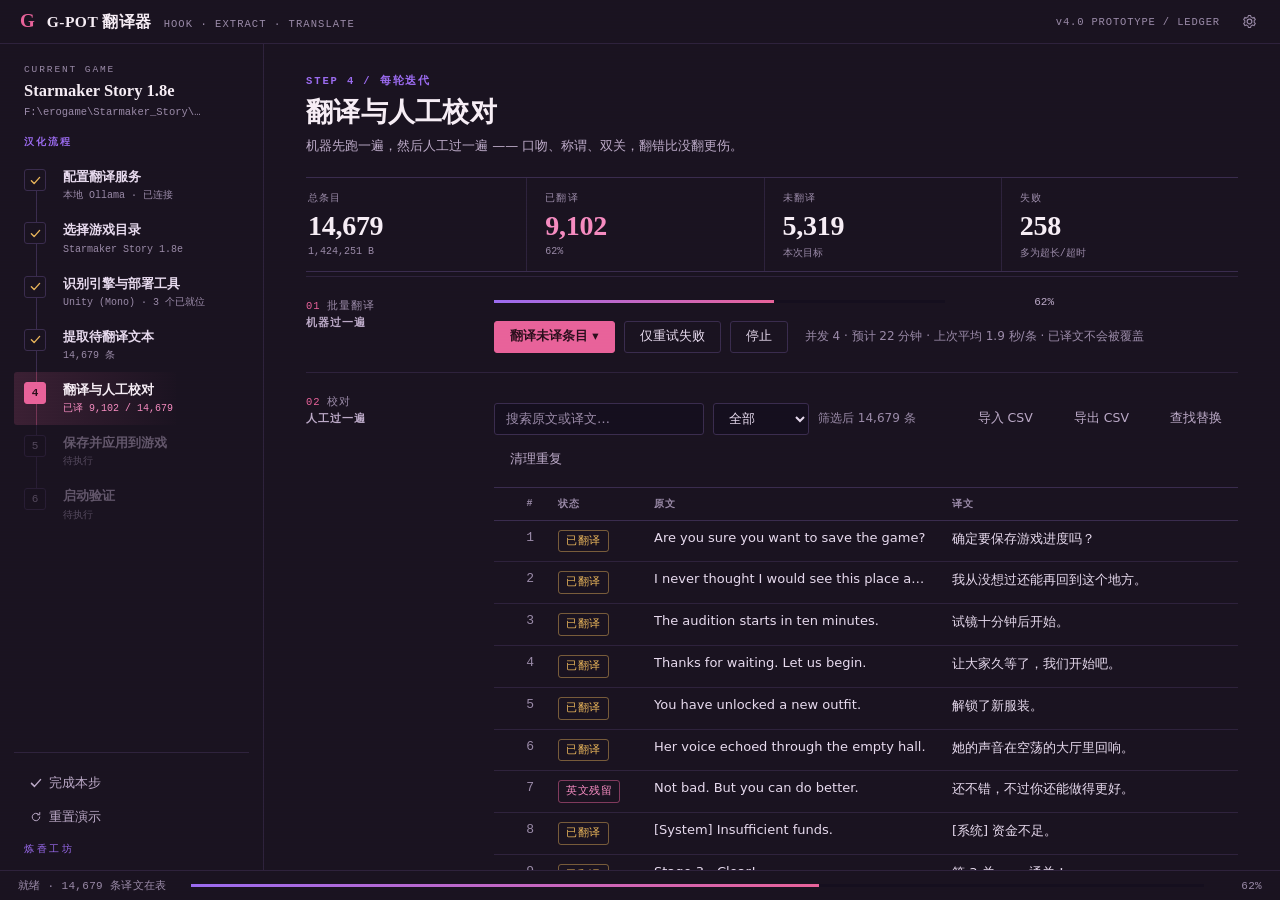
==== prototype/ui-prototype-v2.html @ 8ff9b092 "proto: v2 台账结构重绘——去卡片盒/非对称台账分区/仪表数字条/方形铭文标签，主色调不变；落实每屏单主按钮与删提案语言" ====
<!DOCTYPE html>
<html lang="zh-CN">
<head>
<meta charset="UTF-8">
<meta name="viewport" content="width=device-width, initial-scale=1">
<title>G-POT 翻译器 v4.0 · UI 原型 v2（台账结构）</title>
<style>
:root{
  /* —— 机身 / 材质（与 v1 同源，主色调不变）—— */
  --bg:#1A1320; --bg-2:#221831;
  --surface:#241A32; --inset:#150F1E;
  --border:#3A2C4E; --hairline:rgba(58,44,78,.62);
  --edge:rgba(221,160,188,.22);
  /* —— 光源 —— */
  --rose:#E8629A; --rose-hi:#F58BC0; --rose-soft:rgba(232,98,154,.16);
  --violet:#9B6BF0; --violet-soft:rgba(155,107,240,.18);
  --honey:#E8B45A; --honey-soft:rgba(232,180,90,.14);
  --magenta:#E0577E;
  /* —— 文字 —— */
  --ink:#F6EDF5; --text:#E7DAEE; --text-sub:#BCAAC8; --text-mute:#9A8AA8;
  --r:3px;
  --serif:Georgia,'Times New Roman','Songti SC',serif;
  --mono:'Cascadia Code',Consolas,'Courier New',monospace;
  --sans:'Microsoft YaHei','PingFang SC',system-ui,sans-serif;
}
*{box-sizing:border-box;margin:0;padding:0}
html,body{height:100%}
body{font-family:var(--sans);font-size:14px;color:var(--text);
  background:var(--bg);
  overflow:hidden;-webkit-font-smoothing:antialiased}
/* 绒面颗粒 + 暗角（保留，属于材质不是模板） */
body::after{content:'';position:fixed;inset:0;pointer-events:none;z-index:50;
  background:
    radial-gradient(130% 120% at 50% 40%,transparent 62%,rgba(10,5,16,.5) 100%),
    repeating-linear-gradient(0deg,rgba(255,255,255,.02) 0 1px,transparent 1px 3px);
  mix-blend-mode:soft-light;opacity:.5}
button{font-family:inherit;cursor:pointer;background:none;border:none;color:inherit}
[hidden]{display:none!important}
.app{display:flex;flex-direction:column;height:100vh;position:relative;z-index:1}

/* ---------- 标题栏：一条细线，无底色差 ---------- */
.titlebar{height:44px;flex:0 0 44px;display:flex;align-items:center;padding:0 16px 0 20px;
  border-bottom:1px solid var(--hairline);user-select:none}
.tb-brand{display:flex;align-items:baseline;gap:12px}
.tb-logo{font-family:var(--serif);font-size:19px;font-weight:700;color:var(--rose)}
.tb-name{font-family:var(--serif);font-size:15.5px;font-weight:700;letter-spacing:.03em;color:var(--ink)}
.tb-sub{font-family:var(--mono);font-size:10.5px;letter-spacing:.1em;color:var(--text-mute);text-transform:uppercase}
.tb-right{margin-left:auto;display:flex;align-items:center;gap:14px}
.tb-ver{font-family:var(--mono);font-size:10.5px;letter-spacing:.08em;color:var(--text-mute)}
.iconbtn{width:30px;height:28px;display:flex;align-items:center;justify-content:center;color:var(--text-mute);border-radius:var(--r)}
.iconbtn:hover{color:var(--ink)}

/* ---------- 主体 ---------- */
.body{flex:1;display:flex;min-height:0}

/* ---------- 左侧：流程轨（设备铭牌风） ---------- */
.rail{width:264px;flex:0 0 264px;display:flex;flex-direction:column;padding:20px 14px 14px;
  border-right:1px solid var(--hairline);overflow-y:auto}
.gameblock{padding:0 10px 18px}
.gk-eyebrow{font-family:var(--mono);font-size:9.5px;letter-spacing:.2em;color:var(--text-mute);text-transform:uppercase}
.gk-name{font-family:var(--serif);font-size:16.5px;font-weight:700;color:var(--ink);line-height:1.35;margin-top:5px}
.gk-path{font-family:var(--mono);font-size:10.5px;color:var(--text-mute);margin-top:4px;
  white-space:nowrap;overflow:hidden;text-overflow:ellipsis}
.rail-label{font-family:var(--mono);font-size:9.5px;font-weight:700;color:var(--violet);letter-spacing:.2em;
  padding:0 10px 10px;text-transform:uppercase}

.steps{display:flex;flex-direction:column}
.step{position:relative;display:grid;grid-template-columns:26px 1fr;gap:13px;align-items:start;
  padding:9px 10px;text-align:left;width:100%;border-radius:var(--r)}
.step:hover:not(:disabled){background:rgba(221,160,188,.06)}
.step:disabled{cursor:default;opacity:.45}
/* 竖向导管：穿过序号列中心 */
.step::before{content:'';position:absolute;left:22px;top:0;bottom:0;width:1px;background:var(--border)}
.step:first-child::before{top:55%}
.step:last-child::before{bottom:45%}
.step-num{position:relative;z-index:1;width:22px;height:22px;margin-top:1px;
  display:flex;align-items:center;justify-content:center;
  font-family:var(--mono);font-size:11px;color:var(--text-mute);
  background:var(--bg);border:1px solid var(--border);border-radius:var(--r)}
.step.done .step-num{color:var(--text-sub);border-color:var(--border)}
.step.done .step-num svg{color:var(--honey)}
.step.current .step-num{background:var(--rose);border-color:var(--rose);color:#2A0F1C;font-weight:700}
.step.current::before{background:var(--rose);opacity:.35}
.step.current{background:linear-gradient(90deg,var(--rose-soft),transparent 70%)}
.step-title{display:block;font-size:13px;font-weight:600;line-height:1.4;color:var(--text-sub)}
.step.current .step-title{color:var(--ink);font-weight:700}
.step.done .step-title{color:var(--text)}
.step-sub{display:block;font-family:var(--mono);font-size:10px;color:var(--text-mute);line-height:1.5;margin-top:2px}
.step.current .step-sub{color:var(--rose-hi)}
.rail-foot{margin-top:auto;padding-top:14px;border-top:1px solid var(--hairline);
  display:flex;flex-direction:column;gap:2px}
.rail-foot .subtle{font-family:var(--mono);font-size:10px;letter-spacing:.06em;color:var(--text-mute);padding:4px 10px}
.rail-slogan{font-family:var(--mono);font-size:9.5px;letter-spacing:.28em;color:var(--violet);padding:8px 10px 0;text-transform:uppercase}

/* ---------- 内容区：台账台面 ---------- */
.content{flex:1;overflow-y:auto;min-width:0}
.page{display:none;padding:30px 42px 46px;max-width:1080px}
.page.active{display:block;animation:rise .45s cubic-bezier(.2,.8,.2,1)}
@keyframes rise{from{opacity:0;transform:translateY(8px)}to{opacity:1;transform:none}}

/* 页头：eyebrow + 大衬线标题，下面直接进台账 */
.pg-head{padding-bottom:6px}
.pg-step{font-family:var(--mono);font-size:10.5px;font-weight:700;letter-spacing:.18em;
  color:var(--violet);text-transform:uppercase}
.pg-title{font-family:var(--serif);font-size:31px;font-weight:700;letter-spacing:.01em;
  margin:6px 0 6px;color:var(--ink)}
.pg-desc{font-size:13px;color:var(--text-sub);line-height:1.6;max-width:720px}
.pg-desc b{color:var(--ink)}

/* ---------- 台账分区：左铭牌 + 右内容，细线分隔（核心结构） ---------- */
.sec{display:grid;grid-template-columns:158px 1fr;gap:0 30px;padding:19px 0;
  border-top:1px solid var(--hairline)}
.sec:first-of-type{border-top:none}
.sec-label{font-family:var(--mono);font-size:10.5px;letter-spacing:.1em;line-height:1.7;
  color:var(--text-mute);text-transform:uppercase;padding-top:2px}
.sec-label b{display:block;color:var(--text-sub);font-weight:700}
.sec-label .idx{color:var(--rose);margin-right:6px}
.sec-note{font-size:12px;color:var(--text-mute);line-height:1.6;margin-top:8px}
.sec-note b{color:var(--text-sub)}

/* ---------- 仪表数字条：一条细线框内的数字阵列 ---------- */
.strip{display:flex;border-top:1px solid var(--border);border-bottom:1px solid var(--border);
  margin:2px 0 4px}
.strip>div{flex:1;padding:13px 18px 11px;border-left:1px solid var(--hairline)}
.strip>div:first-child{border-left:none;padding-left:2px}
.sv{font-family:var(--serif);font-size:28px;font-weight:700;color:var(--ink);
  font-variant-numeric:tabular-nums;letter-spacing:-.01em;line-height:1.1}
.sv small{font-size:15px;color:var(--text-sub);font-weight:400}
.sv.hi{color:var(--rose-hi)}
.sv.ok{color:var(--honey)}
.sl{font-family:var(--mono);font-size:10px;letter-spacing:.12em;color:var(--text-mute);
  text-transform:uppercase;margin-bottom:6px}
.sl b{color:var(--text-sub)}
.sv-n{font-family:var(--mono);font-size:10px;color:var(--text-mute);margin-top:4px}

/* ---------- 台账行（选择/列表通用） ---------- */
.lrows{display:flex;flex-direction:column}
.lrow{display:flex;align-items:center;gap:13px;padding:10px 12px;
  border-bottom:1px solid var(--hairline);text-align:left;width:100%;border-radius:var(--r)}
.lrow:last-child{border-bottom:none}
button.lrow:hover{background:rgba(221,160,188,.06)}
.lrow.sel{background:var(--rose-soft);box-shadow:inset 2px 0 0 var(--rose)}
/* 收音点 */
.rd{flex:0 0 15px;width:15px;height:15px;border:1px solid var(--border);border-radius:50%;
  position:relative;background:var(--inset)}
.lrow.sel .rd{border-color:var(--rose)}
.lrow.sel .rd::after{content:'';position:absolute;inset:3px;border-radius:50%;background:var(--rose)}
.lr-t{font-size:13px;font-weight:600;color:var(--ink);line-height:1.4}
.lr-s{font-family:var(--mono);font-size:10.5px;color:var(--text-mute);line-height:1.5;margin-top:2px}
.lr-side{margin-left:auto;flex:0 0 auto;display:flex;align-items:center;gap:8px}

/* 两列行栅格（提供方等） */
.lgrid{display:grid;grid-template-columns:1fr 1fr;gap:0 26px}
.lgrid .lrow{border-bottom:1px solid var(--hairline)}

/* ---------- 方形铭文标签（替代药丸 chip/badge） ---------- */
.tag{display:inline-block;font-family:var(--mono);font-size:10.5px;letter-spacing:.05em;
  padding:2px 7px;border:1px solid var(--border);border-radius:var(--r);color:var(--text-sub);
  white-space:nowrap;line-height:1.6}
.t-ok{color:var(--honey);border-color:rgba(232,180,90,.45)}
.t-warn{color:var(--rose-hi);border-color:rgba(232,98,154,.5)}
.t-danger{color:#F2B9CB;border-color:rgba(224,87,126,.5)}
.t-info{color:#C9AEF6;border-color:rgba(155,107,240,.5)}
.t-mute{color:var(--text-mute)}

/* ---------- 按钮：方角、平面、实心玫瑰 = 唯一主光源 ---------- */
.btn{height:32px;padding:0 15px;border-radius:var(--r);border:1px solid var(--border);
  color:var(--text);font-size:12.5px;display:inline-flex;align-items:center;gap:7px;
  white-space:nowrap;transition:border-color .15s,background .15s}
.btn:hover{border-color:var(--rose);background:rgba(221,160,188,.08)}
.btn:active{transform:translateY(1px)}
.btn:disabled{opacity:.4;cursor:default}
.btn-accent{background:var(--rose);border-color:var(--rose);color:#2A0F1C;font-weight:700}
.btn-accent:hover{background:var(--rose-hi);border-color:var(--rose-hi)}
.btn-accent:disabled{opacity:.45}
.btn-lg{height:38px;padding:0 22px;font-size:13.5px}
.btn-danger{color:#F2B9CB;border-color:rgba(224,87,126,.5)}
.btn-danger:hover{background:rgba(224,87,126,.12);border-color:var(--magenta)}
.btn-ghost{border-color:transparent;color:var(--text-sub)}
.btn-ghost:hover{background:rgba(221,160,188,.07);border-color:transparent;color:var(--ink)}
.btn-link{border:none;color:var(--rose-hi);padding:0 4px;height:auto;font-size:13px}
.btn-link:hover{color:var(--ink);background:none;text-decoration:underline}
.btn-row{display:flex;gap:9px;align-items:center;flex-wrap:wrap}
.btn-row.spread{justify-content:space-between}
.pg-foot{display:flex;justify-content:flex-end;align-items:center;gap:14px;padding-top:22px;margin-top:2px}

/* ---------- 输入：方角内嵌 ---------- */
.inp{height:32px;padding:0 11px;border:1px solid var(--border);border-radius:var(--r);
  background:var(--inset);font-size:13px;font-family:inherit;color:var(--text);min-width:0}
.inp:focus{outline:none;border-color:var(--rose)}
.inp::placeholder{color:var(--text-mute)}
select.inp{cursor:pointer}
.inp-lg{height:42px;font-family:var(--mono);font-size:13.5px;letter-spacing:.01em}
.lbl{font-family:var(--mono);font-size:10px;letter-spacing:.14em;color:var(--text-mute);
  text-transform:uppercase;display:block;margin-bottom:6px}
.drop-hint{font-family:var(--mono);font-size:11px;color:var(--text-mute);padding:9px 2px 0}
.drop-hint b{color:var(--rose-hi);font-weight:400}

/* ---------- 提示行：细线左标，不再做整块色卡 ---------- */
.note{display:flex;gap:11px;padding:11px 14px;border-left:2px solid var(--violet);
  background:rgba(21,15,30,.45);font-size:12.5px;line-height:1.65;color:var(--text-sub);
  border-radius:0 var(--r) var(--r) 0;margin:14px 0}
.note b{color:var(--ink)}
.note.n-ok{border-left-color:var(--honey)}
.note.n-warn{border-left-color:var(--rose)}
.note.n-danger{border-left-color:var(--magenta)}
.note .n-ico{flex:0 0 15px;margin-top:2px;color:inherit}

/* ---------- 表格：账簿式，行线细密 ---------- */
.tblwrap{border-top:1px solid var(--border);border-bottom:1px solid var(--border)}
table{width:100%;border-collapse:collapse;table-layout:fixed}
th{text-align:left;font-family:var(--mono);font-size:10px;font-weight:700;letter-spacing:.14em;
  color:var(--text-mute);text-transform:uppercase;padding:9px 12px;
  border-bottom:1px solid var(--border);white-space:nowrap}
td{padding:9px 12px;border-bottom:1px solid var(--hairline);font-size:13px;vertical-align:top;
  overflow:hidden;text-overflow:ellipsis;white-space:nowrap}
tr:last-child td{border-bottom:none}
tbody tr:hover td{background:rgba(221,160,188,.05)}
.c-num{width:52px;text-align:right;color:var(--text-mute);font-variant-numeric:tabular-nums;font-family:var(--mono)}
.c-stat{width:96px}
td.c-jp{white-space:normal;font-family:'Yu Gothic UI','Meiryo',var(--sans);font-size:12px;line-height:1.5}
.mono{font-family:var(--mono);font-size:11.5px;color:var(--text-sub)}

/* ---------- 进度：3px 细轨 ---------- */
.prog{height:3px;background:var(--inset);overflow:hidden;flex:1}
.prog>i{display:block;height:100%;background:linear-gradient(90deg,var(--violet),var(--rose));transition:width .35s ease}
.prog.ok>i{background:var(--honey)}
.prog-row{display:flex;align-items:center;gap:13px}
.prog-txt{font-family:var(--mono);font-size:11px;color:var(--text-sub);font-variant-numeric:tabular-nums;
  width:96px;text-align:right}

/* ---------- 开关 / 复选：方角 ---------- */
.sw{display:flex;align-items:flex-start;gap:12px;padding:9px 0;font-size:13px;cursor:pointer}
.sw input{appearance:none;width:34px;height:18px;border-radius:2px;background:#3A2C4E;
  position:relative;cursor:pointer;transition:background .15s;flex:0 0 34px;margin-top:1px;
  border:1px solid var(--border)}
.sw input:checked{background:var(--violet)}
.sw input::after{content:'';position:absolute;top:2px;left:2px;width:12px;height:12px;border-radius:1px;
  background:var(--ink);transition:transform .15s}
.sw input:checked::after{transform:translateX(16px)}
.sw-d{font-family:var(--mono);font-size:10.5px;color:var(--text-mute);line-height:1.5}
.sw-t{line-height:1.4}
.ck{display:flex;align-items:flex-start;gap:11px;padding:8px 0;cursor:pointer}
.ck input{appearance:none;width:16px;height:16px;flex:0 0 16px;border:1px solid var(--border);
  border-radius:var(--r);background:var(--inset);cursor:pointer;margin-top:2px;position:relative}
.ck input:checked{background:var(--rose);border-color:var(--rose)}
.ck input:checked::after{content:'';position:absolute;left:5px;top:1px;width:4px;height:9px;
  border:solid #2A0F1C;border-width:0 2px 2px 0;transform:rotate(45deg)}
.ck-t{font-size:13px;line-height:1.4;color:var(--ink)}
.ck-d{font-family:var(--mono);font-size:10.5px;color:var(--text-mute);line-height:1.5}

/* ---------- 分页 / 工具条 ---------- */
.toolbar{display:flex;gap:9px;align-items:center;flex-wrap:wrap;padding:11px 0}
.toolbar .spacer{margin-left:auto}
.pager{display:flex;gap:7px;align-items:center}
.pager .btn{height:27px;padding:0 10px;font-family:var(--mono);font-size:12px}
.pager .pg{font-family:var(--mono);font-size:11px;color:var(--text-mute)}

/* ---------- 平面页签（第 5 步管线预览） ---------- */
.seg{display:inline-flex;gap:0;border:1px solid var(--border);border-radius:var(--r);overflow:hidden}
.seg button{padding:6px 14px;font-size:12px;color:var(--text-mute);border-left:1px solid var(--border)}
.seg button:first-child{border-left:none}
.seg button:hover{color:var(--text)}
.seg button.on{background:var(--rose-soft);color:var(--rose-hi);font-weight:700}

/* ---------- 状态栏 ---------- */
.statusbar{height:30px;flex:0 0 30px;border-top:1px solid var(--hairline);
  display:flex;align-items:center;padding:0 18px;font-family:var(--mono);font-size:11px;
  color:var(--text-mute);gap:12px;letter-spacing:.03em}
.statusbar .spacer{margin-left:auto}
.sb-prog{width:120px}

/* ---------- 通用 ---------- */
.subtle{font-size:12px;color:var(--text-mute);line-height:1.6}
.nowrap{white-space:nowrap}
.evline{font-family:var(--mono);font-size:11.5px;color:var(--text-sub);line-height:2}
.evline i{color:var(--text-mute);font-style:normal;margin:0 7px}
@media (prefers-reduced-motion:reduce){
  *{animation:none!important;transition:none!important}
  .page.active{animation:none}
}
</style>
</head>
<body>

<svg width="0" height="0" style="position:absolute" aria-hidden="true">
  <symbol id="i-check" viewBox="0 0 16 16"><path d="M2 8.5l4 4 8-9" fill="none" stroke="currentColor" stroke-width="2" stroke-linecap="round" stroke-linejoin="round"/></symbol>
  <symbol id="i-gear" viewBox="0 0 16 16"><path d="M8 10.5a2.5 2.5 0 100-5 2.5 2.5 0 000 5z" fill="none" stroke="currentColor" stroke-width="1.3"/><path d="M13 8a5 5 0 00-.1-1l1.3-1-1.4-2.4-1.5.7a5 5 0 00-1.7-1L9.2 1.6H6.8l-.4 1.7a5 5 0 00-1.7 1L3.2 3.6 1.8 6l1.3 1A5 5 0 003 8c0 .3 0 .7.1 1l-1.3 1 1.4 2.4 1.5-.7a5 5 0 001.7 1l.4 1.7h2.4l.4-1.7a5 5 0 001.7-1l1.5.7 1.4-2.4-1.3-1c.1-.3.1-.7.1-1z" fill="none" stroke="currentColor" stroke-width="1.1" stroke-linejoin="round"/></symbol>
  <symbol id="i-info" viewBox="0 0 16 16"><circle cx="8" cy="8" r="6.5" fill="none" stroke="currentColor" stroke-width="1.3"/><path d="M8 7.2v4M8 4.7v.9" stroke="currentColor" stroke-width="1.5" stroke-linecap="round"/></symbol>
  <symbol id="i-warn" viewBox="0 0 16 16"><path d="M8 2l6 11H2L8 2z" fill="none" stroke="currentColor" stroke-width="1.3" stroke-linejoin="round"/><path d="M8 6v3.4M8 11.3v.9" stroke="currentColor" stroke-width="1.5" stroke-linecap="round"/></symbol>
  <symbol id="i-play" viewBox="0 0 16 16"><path d="M5 3.5l7 4.5-7 4.5z" fill="currentColor"/></symbol>
  <symbol id="i-folder" viewBox="0 0 16 16"><path d="M1.5 4.5h4l1.5 2h7.5v7h-13z" fill="none" stroke="currentColor" stroke-width="1.3" stroke-linejoin="round"/></symbol>
  <symbol id="i-reset" viewBox="0 0 16 16"><path d="M13 8a5 5 0 11-1.6-3.7M13 2v3h-3" fill="none" stroke="currentColor" stroke-width="1.3" stroke-linecap="round" stroke-linejoin="round"/></symbol>
  <symbol id="i-down" viewBox="0 0 16 16"><path d="M8 2.5v8M4.5 7.5l3.5 3.5 3.5-3.5M2.5 13h11" fill="none" stroke="currentColor" stroke-width="1.4" stroke-linecap="round" stroke-linejoin="round"/></symbol>
</svg>

<div class="app">

  <!-- ============ 标题栏 ============ -->
  <div class="titlebar">
    <div class="tb-brand">
      <span class="tb-logo">G</span>
      <span class="tb-name">G-POT 翻译器</span>
      <span class="tb-sub">Hook · Extract · Translate</span>
    </div>
    <div class="tb-right">
      <span class="tb-ver">v4.0 PROTOTYPE / LEDGER</span>
      <button class="iconbtn" title="设置"><svg width="15" height="15"><use href="#i-gear"/></svg></button>
    </div>
  </div>

  <div class="body">
    <!-- ============ 左侧流程轨 ============ -->
    <nav class="rail">
      <div class="gameblock">
        <div class="gk-eyebrow">Current Game</div>
        <div class="gk-name">Starmaker Story 1.8e</div>
        <div class="gk-path" title="F:\erogame\Starmaker_Story\…">F:\erogame\Starmaker_Story\…</div>
      </div>
      <div class="rail-label">汉化流程</div>
      <div class="steps" id="steps"></div>
      <div class="rail-foot">
        <button class="btn btn-ghost" style="justify-content:flex-start" onclick="advance()">
          <svg width="12" height="12"><use href="#i-check"/></svg> 完成本步
        </button>
        <button class="btn btn-ghost" style="justify-content:flex-start" onclick="resetDemo()">
          <svg width="12" height="12"><use href="#i-reset"/></svg> 重置演示
        </button>
        <div class="rail-slogan">炼香工坊</div>
      </div>
    </nav>

    <!-- ============ 内容区 ============ -->
    <main class="content">

      <!-- ---------- Step 0 ---------- -->
      <section class="page" data-page="0">
        <div class="pg-head">
          <div class="pg-step">Step 0 / 一次性准备</div>
          <h1 class="pg-title">配置翻译服务</h1>
          <p class="pg-desc">接通一个翻译后端，后面才跑得动。</p>
        </div>

        <div class="sec">
          <div class="sec-label"><span class="idx">01</span>提供方<br><b>单选</b></div>
          <div>
            <div class="lgrid">
              <button class="lrow sel" onclick="pickProv(this)">
                <span class="rd"></span>
                <span><span class="lr-t">本地 Ollama</span><br><span class="lr-s">免费 · 离线 · hy-mt2-30b-a3b-apex</span></span>
              </button>
              <button class="lrow" onclick="pickProv(this)">
                <span class="rd"></span>
                <span><span class="lr-t">OpenAI 兼容</span><br><span class="lr-s">任意端点 · DeepSeek / 通义 / 月之暗面</span></span>
              </button>
              <button class="lrow" onclick="pickProv(this)">
                <span class="rd"></span>
                <span><span class="lr-t">Google 免费</span><br><span class="lr-s">免 Key · 限 5000 字符/分钟</span></span>
              </button>
              <button class="lrow" onclick="pickProv(this)">
                <span class="rd"></span>
                <span><span class="lr-t">Claude</span><br><span class="lr-s">质量最好 · 费用最高</span></span>
              </button>
              <button class="lrow" onclick="pickProv(this)">
                <span class="rd"></span>
                <span><span class="lr-t">Gemini</span><br><span class="lr-s">Google 官方 · 有免费额度</span></span>
              </button>
              <button class="lrow" onclick="pickProv(this)">
                <span class="rd"></span>
                <span><span class="lr-t">DeepL · 百度</span><br><span class="lr-s">术语准 · 游戏语境差，建议兜底</span></span>
              </button>
            </div>
          </div>
        </div>

        <div class="sec">
          <div class="sec-label"><span class="idx">02</span>本地模型<br><b>连接参数</b></div>
          <div>
            <div style="display:grid;grid-template-columns:1fr 1fr;gap:0 26px;max-width:640px">
              <div>
                <label class="lbl">服务地址</label>
                <input class="inp" style="width:100%" value="http://127.0.0.1:11434">
              </div>
              <div>
                <label class="lbl">模型</label>
                <select class="inp" style="width:100%">
                  <option>hy-mt2-30b-a3b-apex:nano</option>
                  <option>qwen2.5:14b</option>
                </select>
              </div>
            </div>
            <div class="btn-row" style="margin-top:14px">
              <button class="btn">拉取模型列表</button>
              <button class="btn">高级参数</button>
              <button class="btn">编辑提示词</button>
            </div>
          </div>
        </div>

        <div class="sec">
          <div class="sec-label"><span class="idx">03</span>连接状态</div>
          <div>
            <div class="evline" style="color:var(--honey)">
              <svg width="13" height="13" style="vertical-align:-2px"><use href="#i-check"/></svg>
              连接正常 <i>·</i> 已注入 <span style="color:var(--text-sub)">hy-mt2-30b-a3b-apex:nano</span> <i>·</i> 实测单条平均 1.9 秒
            </div>
            <div class="btn-row" style="margin-top:10px">
              <button class="btn">重新测试连接</button>
            </div>
          </div>
        </div>

        <div class="pg-foot">
          <button class="btn btn-accent btn-lg" onclick="advance()">保存并继续 · 选择游戏 →</button>
        </div>
      </section>

      <!-- ---------- Step 1 ---------- -->
      <section class="page" data-page="1">
        <div class="pg-head">
          <div class="pg-step">Step 1 / 一次性准备</div>
          <h1 class="pg-title">选择游戏目录</h1>
          <p class="pg-desc">选游戏的<b>根目录</b>：放 .exe 的那一层。</p>
        </div>

        <div class="sec">
          <div class="sec-label"><span class="idx">01</span>游戏位置<br><b>根目录</b></div>
          <div>
            <div class="btn-row" style="gap:9px">
              <input class="inp inp-lg" style="flex:1" value="F:\erogame\Starmaker_Story\Starmaker Story(1.8e\Starmaker 1.8E">
              <button class="btn btn-lg" style="height:42px"><svg width="14" height="14"><use href="#i-folder"/></svg> 浏览</button>
            </div>
            <div class="drop-hint">把文件夹拖进窗口任意位置也可以 · 或点上方 <b>浏览</b></div>
          </div>
        </div>

        <div class="sec">
          <div class="sec-label"><span class="idx">02</span>最近使用</div>
          <div>
            <div class="lrows">
              <button class="lrow">
                <span class="lr-t">Starmaker Story 1.8e</span>
                <span class="lr-s">F:\erogame\…\Starmaker 1.8E · 已有 14,679 条译文 · 今天 00:21</span>
                <span class="lr-side"><span class="tag t-ok">已配置</span></span>
              </button>
              <button class="lrow">
                <span class="lr-t">Project Sekai Demo</span>
                <span class="lr-s">G:\games\pjsekai · 未开始</span>
                <span class="lr-side"><span class="tag t-mute">新</span></span>
              </button>
            </div>
            <div class="note">
              <svg class="n-ico" width="15" height="15"><use href="#i-info"/></svg>
              <div>已有 <b>14,679</b> 条译文 · 继续只做增量，不覆盖。</div>
            </div>
          </div>
        </div>

        <div class="pg-foot">
          <button class="btn btn-accent btn-lg" onclick="advance()">继续 · 识别引擎 →</button>
        </div>
      </section>

      <!-- ---------- Step 2 ---------- -->
      <section class="page" data-page="2">
        <div class="pg-head">
          <div class="pg-step">Step 2 / 一次性准备</div>
          <h1 class="pg-title">识别引擎并部署注入工具</h1>
          <p class="pg-desc">引擎决定了后面<b>全部</b>怎么走。</p>
        </div>

        <div class="sec">
          <div class="sec-label"><span class="idx">01</span>识别结果<br><b>自动判定</b></div>
          <div>
            <div class="btn-row spread" style="align-items:flex-end">
              <div style="font-family:var(--serif);font-size:34px;font-weight:700;color:var(--ink);line-height:1.15">Unity (Mono)</div>
              <span class="tag t-ok" style="margin-bottom:6px">确定性高</span>
            </div>
            <div class="prog-row" style="max-width:420px;margin-top:10px">
              <div class="prog"><i style="width:79%"></i></div>
              <div class="prog-txt">置信度 79%</div>
            </div>
            <div class="evline" style="margin-top:10px">Assembly-CSharp.dll<i>·</i>UnityPlayer.dll<i>·</i>MonoBleedingEdge/<i>·</i>*_Data/Managed/</div>
            <div class="btn-row" style="margin-top:8px">
              <button class="btn btn-ghost">不是这个引擎？手动指定 ▾</button>
              <button class="btn btn-ghost">看完整扫描报告</button>
            </div>
          </div>
        </div>

        <div class="sec">
          <div class="sec-label"><span class="idx">02</span>这条管线<br><b>会怎么跑</b></div>
          <div>
            <div class="evline" style="font-size:13px">
              <b style="color:var(--ink)">资源字节流提取</b><i>→</i>词典 txt（BepInEx）<i>→</i><b style="color:var(--honey)">运行时替换 · 不改游戏</b>
            </div>
            <div class="subtle" style="margin-top:6px">XUnity 在游戏运行时读词典做替换，<b style="color:var(--text-sub)">游戏本体一个字节都不用改</b>。</div>
          </div>
        </div>

        <div class="sec">
          <div class="sec-label"><span class="idx">03</span>工具部署<br><b>一次性</b></div>
          <div>
            <div class="subtle" style="margin-bottom:10px">优先用本地缓存，缺的才联网；每个包都要过 sha256 校验。</div>
            <div class="tblwrap">
              <table>
                <thead><tr><th>工具</th><th style="width:110px">版本</th><th style="width:80px">大小</th><th style="width:88px">校验</th><th style="width:88px">状态</th></tr></thead>
                <tbody>
                  <tr><td>BepInEx 5</td><td class="mono">5.4.23.5</td><td class="mono">2.7 MB</td><td><span class="tag t-ok">已验证</span></td><td><span class="tag t-ok">已就位</span></td></tr>
                  <tr><td>XUnity.AutoTranslator</td><td class="mono">5.6.2</td><td class="mono">1.8 MB</td><td><span class="tag t-ok">已验证</span></td><td><span class="tag t-ok">已就位</span></td></tr>
                  <tr><td>ResourceRedirector</td><td class="mono">2.1.0</td><td class="mono">0.4 MB</td><td><span class="tag t-ok">已验证</span></td><td><span class="tag t-ok">已就位</span></td></tr>
                </tbody>
              </table>
            </div>
            <div class="btn-row" style="margin-top:14px">
              <button class="btn" onclick="deploy(this)">
                <svg width="13" height="13"><use href="#i-down"/></svg> 全部已就位 · 重新校验
              </button>
              <button class="btn btn-ghost">跳过，我手动装</button>
            </div>
          </div>
        </div>

        <div class="pg-foot">
          <button class="btn btn-accent btn-lg" onclick="advance()">继续 · 提取文本 →</button>
        </div>
      </section>

      <!-- ---------- Step 3 ---------- -->
      <section class="page" data-page="3">
        <div class="pg-head">
          <div class="pg-step">Step 3 / 游戏更新后才重跑</div>
          <h1 class="pg-title">提取待翻译文本</h1>
          <p class="pg-desc">不用运行游戏，直接从资源里扫出原文。</p>
        </div>

        <div class="sec">
          <div class="sec-label"><span class="idx">01</span>扫描模式<br><b>单选</b></div>
          <div>
            <label class="ck"><input type="radio" name="mode" checked><div><div class="ck-t">增量合并（推荐）</div><div class="ck-d">保留已有译文，只补新条目</div></div></label>
            <label class="ck"><input type="radio" name="mode"><div><div class="ck-t">重建</div><div class="ck-d">丢弃现表，重新扫一遍</div></div></label>
            <label class="ck"><input type="radio" name="mode"><div><div class="ck-t">仅标签模式</div><div class="ck-d">慢 3 倍，但能拿到对象类型，长对话命中更好</div></div></label>
          </div>
        </div>

        <div class="sec">
          <div class="sec-label"><span class="idx">02</span>护栏<br><b>默认全开</b></div>
          <div>
            <label class="sw"><input type="checkbox" checked><div><div class="sw-t">过滤截断碎片</div><div class="sw-d">上一轮拦掉 8,045 条（占 35.4%），0 误伤</div></div></label>
            <label class="sw"><input type="checkbox" checked><div><div class="sw-t">过滤污染词条</div><div class="sw-d">上一轮拦掉 80 / 95，0 误伤</div></div></label>
            <label class="sw"><input type="checkbox" checked><div><div class="sw-t">排除 resS / .resource</div><div class="sw-d">占 _Data 的 91.3%，实测 0 条真文本</div></div></label>
          </div>
        </div>

        <div class="sec">
          <div class="sec-label"><span class="idx">03</span>扫描范围<br><b>自动推断</b></div>
          <div>
            <div class="evline">Starmaker 1.8E_Data<i>·</i>排除 StreamingAssets / resS<i>·</i>预计扫 1,240 个文件</div>
            <div class="btn-row" style="margin-top:8px">
              <button class="btn btn-accent btn-lg" onclick="runExtract(this)">开始提取</button>
              <button class="btn">改范围</button>
            </div>
            <div class="prog-row" id="p3prog" hidden style="margin-top:14px;max-width:520px">
              <div class="prog"><i style="width:100%"></i></div>
              <div class="prog-txt">1,240 / 1,240</div>
            </div>
          </div>
        </div>

        <div class="strip" id="p3result" hidden>
          <div><div class="sl">本轮新增</div><div class="sv hi">3,421</div><div class="sv-n">新提取到的原文</div></div>
          <div><div class="sl">已存在</div><div class="sv">11,258</div><div class="sv-n">跳过，不覆盖原译文</div></div>
          <div><div class="sl">护栏拦截</div><div class="sv">8,045</div><div class="sv-n">疑似碎片/污染</div></div>
          <div><div class="sl">在表总数</div><div class="sv ok">14,679</div><div class="sv-n">当前全部条目</div></div>
        </div>

        <div class="note n-warn">
          <svg class="n-ico" width="15" height="15"><use href="#i-warn"/></svg>
          <div>已知缺口：约 <b>1,000 条长段对话</b>拿不到（类型树被剥离），要补得走 IL 级 hook。</div>
        </div>

        <div class="pg-foot">
          <button class="btn btn-link" onclick="afterExtract()">跳过翻译，直接去保存 →</button>
          <button class="btn btn-accent btn-lg" onclick="afterExtract()">继续 · 翻译校对 →</button>
        </div>
      </section>

      <!-- ---------- Step 4 ---------- -->
      <section class="page" data-page="4">
        <div class="pg-head" style="margin-bottom:14px">
          <div class="pg-step">Step 4 / 每轮迭代</div>
          <h1 class="pg-title" style="font-size:27px">翻译与人工校对</h1>
          <p class="pg-desc">机器先跑一遍，然后人工过一遍 —— 口吻、称谓、双关，翻错比没翻更伤。</p>
        </div>

        <div class="strip">
          <div><div class="sl">总条目</div><div class="sv">14,679</div><div class="sv-n">1,424,251 B</div></div>
          <div><div class="sl">已翻译</div><div class="sv hi" id="m-done">9,102</div><div class="sv-n" id="m-donepct">62%</div></div>
          <div><div class="sl">未翻译</div><div class="sv" id="m-todo">5,319</div><div class="sv-n">本次目标</div></div>
          <div><div class="sl">失败</div><div class="sv" id="m-fail">258</div><div class="sv-n">多为超长/超时</div></div>
        </div>

        <div class="sec">
          <div class="sec-label"><span class="idx">01</span>批量翻译<br><b>机器过一遍</b></div>
          <div>
            <div class="prog-row" style="max-width:560px">
              <div class="prog" id="p4bar"><i style="width:62%"></i></div>
              <div class="prog-txt" id="p4txt">62%</div>
            </div>
            <div class="btn-row" style="margin-top:13px">
              <button class="btn btn-accent" id="btnTrans" onclick="runTranslate(this)">翻译未译条目 ▾</button>
              <button class="btn" onclick="runTranslate(this,true)">仅重试失败</button>
              <button class="btn">停止</button>
              <span class="subtle nowrap" style="margin-left:8px">并发 4 · 预计 22 分钟 · 上次平均 1.9 秒/条 · 已译文不会被覆盖</span>
            </div>
          </div>
        </div>

        <div class="sec" style="grid-template-columns:158px 1fr">
          <div class="sec-label"><span class="idx">02</span>校对<br><b>人工过一遍</b></div>
          <div>
            <div class="toolbar">
              <input class="inp" style="width:210px" placeholder="搜索原文或译文…">
              <select class="inp"><option>全部</option><option>未翻译</option><option>英文残留</option><option>已翻译</option></select>
              <span class="subtle nowrap" id="p4count">筛选后 14,679 条</span>
              <div class="spacer"></div>
              <button class="btn btn-ghost">导入 CSV</button>
              <button class="btn btn-ghost">导出 CSV</button>
              <button class="btn btn-ghost">查找替换</button>
              <button class="btn btn-ghost">清理重复</button>
            </div>
            <div class="tblwrap">
              <table>
                <thead><tr><th class="c-num">#</th><th class="c-stat">状态</th><th>原文</th><th>译文</th></tr></thead>
                <tbody id="p4tbody"></tbody>
              </table>
            </div>
            <div class="btn-row spread" style="margin-top:11px">
              <span class="subtle">双击任意行可直接改译文</span>
              <div class="pager">
                <button class="btn">‹‹</button><button class="btn">‹</button>
                <span class="pg">1 / 294</span>
                <button class="btn">›</button><button class="btn">››</button>
                <input class="inp" style="width:52px;height:27px" value="1">
              </div>
            </div>
          </div>
        </div>

        <div class="pg-foot">
          <button class="btn btn-link" onclick="advance()">先不翻译，直接应用 →</button>
          <button class="btn btn-accent btn-lg" id="btnNext4" onclick="advance()">继续 · 应用到游戏 →</button>
        </div>
      </section>

      <!-- ---------- Step 5 ---------- -->
      <section class="page" data-page="5">
        <div class="pg-head">
          <div class="pg-step">Step 5 / 每轮迭代</div>
          <h1 class="pg-title">保存并应用到游戏</h1>
          <p class="pg-desc">这一步的样子由<b>引擎</b>决定 —— 按第 2 步的识别结果自动显示。</p>
        </div>

        <div class="sec">
          <div class="sec-label"><span class="idx">01</span>当前管线<br><b>自动锁定</b></div>
          <div>
            <div class="btn-row spread" style="align-items:flex-end">
              <div style="font-family:var(--serif);font-size:26px;font-weight:700;color:var(--ink)" id="p5engineName">Unity (Mono)</div>
              <div class="seg" id="engSeg">
                <button class="on" onclick="setEngine('unity',this)">Unity Mono</button>
                <button onclick="setEngine('rm',this)">RPG Maker MV</button>
                <button onclick="setEngine('manual',this)">无方案引擎</button>
              </div>
            </div>
            <div class="subtle" style="margin-top:8px">默认锁定当前游戏识别出的管线（<span id="p5lockedTo">Unity (Mono)</span>）；切到其它管线仅作预览，「保存并写入」会禁用。</div>
          </div>
        </div>

        <div class="note n-warn" id="engLockNote" hidden>
          <svg class="n-ico" width="15" height="15"><use href="#i-warn"/></svg>
          <div id="engLockText"></div>
        </div>

        <!-- Unity -->
        <div id="eng-unity">
          <div class="strip" style="margin-top:14px">
            <div><div class="sl">待写入条目</div><div class="sv">14,679</div><div class="sv-n">本轮全部</div></div>
            <div><div class="sl">写入体积</div><div class="sv">1.42<small> MB</small></div><div class="sv-n">1,424,251 B</div></div>
            <div><div class="sl">改动</div><div class="sv hi">+412</div><div class="sv-n">相比上次保存</div></div>
          </div>

          <div class="sec">
            <div class="sec-label"><span class="idx">02</span>写入位置<br><b>仅 2 处</b></div>
            <div>
              <div class="lrows">
                <div class="lrow">
                  <span><span class="mono">BepInEx/Translation/zh-CN/Text/_AutoGeneratedTranslations.txt</span><br><span class="lr-s">由 XUnity.AutoTranslator 在运行时读取替换</span></span>
                  <span class="lr-side"><span class="tag t-ok">存在</span></span>
                </div>
                <div class="lrow">
                  <span><span class="mono">config.ini</span><br><span class="lr-s">记录游戏目录、语言对、上次所用的翻译后端</span></span>
                  <span class="lr-side"><span class="tag t-mute">只写这 2 处</span></span>
                </div>
              </div>
              <div class="note n-ok">
                <svg class="n-ico" width="15" height="15"><use href="#i-check"/></svg>
                <div><b>游戏本体一个字节都不动。</b>写坏了删掉词典文件就能回到原样。</div>
              </div>
              <div class="btn-row spread" style="margin-top:14px">
                <span class="subtle">原子写入 · 自动留 3 代备份</span>
                <button class="btn btn-accent btn-lg" onclick="doApply(this)">保存并写入词典</button>
              </div>
            </div>
          </div>
        </div>

        <!-- RPG Maker -->
        <div id="eng-rm" hidden>
          <div class="strip" style="margin-top:14px">
            <div><div class="sl">待回写条目</div><div class="sv">3,102</div><div class="sv-n">分布在 47 个 json</div></div>
            <div><div class="sl">跳过字段</div><div class="sv">6<small> 类</small></div><div class="sv-n">翻了会崩溃</div></div>
            <div><div class="sl">备份</div><div class="sv ok" style="font-size:22px;padding-top:5px">已就绪</div><div class="sv-n">_原文备份/data-…/</div></div>
          </div>

          <div class="note n-warn">
            <svg class="n-ico" width="15" height="15"><use href="#i-warn"/></svg>
            <div><b>这一步会改真实游戏文件。</b>执行前自动备份原文，随时可一键还原。</div>
          </div>

          <div class="sec">
            <div class="sec-label"><span class="idx">02</span>回写位置<br><b>真实文件</b></div>
            <div>
              <div class="lrows">
                <div class="lrow">
                  <span><span class="mono">www/data/Actors.json, Map001.json, CommonEvents.json …</span><br><span class="lr-s">共 47 个数据文件</span></span>
                  <span class="lr-side"><span class="tag t-warn">将被修改</span></span>
                </div>
                <div class="lrow">
                  <span><span class="mono">www/data/_原文备份/data-20261009-0031/</span><br><span class="lr-s">按时间戳的一次性还原点</span></span>
                  <span class="lr-side"><span class="tag t-info">还原用</span></span>
                </div>
              </div>
            </div>
          </div>

          <div class="sec">
            <div class="sec-label"><span class="idx">03</span>字段白名单<br><b>翻什么</b></div>
            <div>
              <div class="evline">name<i>·</i>description<i>·</i>message(s) 对话<i>·</i>nickname<i>·</i>profile<i>·</i>terms 用语</div>
              <div class="subtle" style="margin-top:6px"><b>不翻：</b>characterName / faceName / battlerName（图集名）· switches / variables（插件按名查找）· 事件命令码 355/655 的 JS 脚本 · 注释 108 · note</div>
              <div class="btn-row spread" style="margin-top:14px">
                <button class="btn btn-danger">还原原文</button>
                <button class="btn btn-accent btn-lg" onclick="doApply(this)">备份原文并回写游戏</button>
              </div>
            </div>
          </div>
        </div>

        <!-- 手动 -->
        <div id="eng-manual" hidden>
          <div class="note n-danger" style="margin-top:14px">
            <svg class="n-ico" width="15" height="15"><use href="#i-warn"/></svg>
            <div><b>这个引擎没有可靠的自动注入方案。</b>译文不会丢，但要人工或改用通用钩子。</div>
          </div>

          <div class="sec">
            <div class="sec-label"><span class="idx">02</span>为什么<br><b>做不了</b></div>
            <div>
              <div class="lrows">
                <div class="lrow">
                  <span><span class="lr-t">找不到稳定的 Windows 发布包</span><br><span class="lr-s">社区工具多为停更的单文件、非标准打包，无法可靠校验与自动部署</span></span>
                  <span class="lr-side"><span class="tag t-danger">阻断</span></span>
                </div>
                <div class="lrow">
                  <span><span class="lr-t">文本与代码混排，缺乏结构化落点</span><br><span class="lr-s">无法确定译文该写到哪个文件的哪个位置</span></span>
                  <span class="lr-side"><span class="tag t-danger">阻断</span></span>
                </div>
              </div>
            </div>
          </div>

          <div class="sec">
            <div class="sec-label"><span class="idx">03</span>能做的<br><b>替代</b></div>
            <div>
              <div class="lrows">
                <div class="lrow">
                  <span><span class="lr-t">导出 CSV 人工回填</span><br><span class="lr-s">已备译文格式标准，导入 XUnity / 同类工具即可</span></span>
                  <span class="lr-side"><button class="btn">导出</button></span>
                </div>
                <div class="lrow">
                  <span><span class="lr-t">改用通用文本钩子</span><br><span class="lr-s">Textractor / LunaTranslator：截取显示层的文本实时翻译，不动任何游戏文件</span></span>
                  <span class="lr-side"><span class="tag t-info">推荐</span></span>
                </div>
              </div>
              <div class="btn-row spread" style="margin-top:14px">
                <span class="subtle">译文已存为本地草稿，不会丢</span>
                <button class="btn">导出 CSV</button>
              </div>
            </div>
          </div>
        </div>
      </section>

      <!-- ---------- Step 6 ---------- -->
      <section class="page" data-page="6">
        <div class="pg-head">
          <div class="pg-step">Step 6 / 每次应用后</div>
          <h1 class="pg-title">启动验证</h1>
          <p class="pg-desc">确认译文已生效，出问题可回滚。</p>
        </div>

        <div class="note" id="p6note">
          <svg class="n-ico" width="15" height="15"><use href="#i-info"/></svg>
          <div id="p6hint"><b>Unity 需要重启游戏才会加载新词典。</b>如果游戏已经在跑，先退干净再启动。</div>
        </div>

        <div class="sec">
          <div class="sec-label"><span class="idx">01</span>写入结果<br><b>自检</b></div>
          <div>
            <div class="lrows">
              <div class="lrow">
                <span><span class="lr-t">词典文件存在</span><br><span class="lr-s">BepInEx/Translation/zh-CN/Text/_AutoGeneratedTranslations.txt</span></span>
                <span class="lr-side"><span class="tag t-ok">通过</span></span>
              </div>
              <div class="lrow">
                <span><span class="lr-t">条目数匹配</span><br><span class="lr-s">写入 14,679 条 · 期望 14,679 条</span></span>
                <span class="lr-side"><span class="tag t-ok">通过</span></span>
              </div>
              <div class="lrow">
                <span><span class="lr-t">格式合法</span><br><span class="lr-s">原文=译文 逐行，无孤立等号、无重复键</span></span>
                <span class="lr-side"><span class="tag t-ok">通过</span></span>
              </div>
            </div>
          </div>
        </div>

        <div class="sec">
          <div class="sec-label"><span class="idx">02</span>启动游戏<br><b>人工确认</b></div>
          <div>
            <div class="btn-row">
              <button class="btn btn-accent btn-lg">
                <svg width="14" height="14"><use href="#i-play"/></svg> 启动游戏验证
              </button>
              <button class="btn btn-lg">
                <svg width="14" height="14"><use href="#i-folder"/></svg> 打开译文目录
              </button>
            </div>
            <div class="subtle" style="margin-top:12px">进游戏看两处就够：开头一段对话 + 一条菜单项。字变了就是通了。</div>
          </div>
        </div>

        <div class="sec">
          <div class="sec-label"><span class="idx">03</span>日常迭代</div>
          <div>
            <div class="evline">下次改一句台词：<b style="color:var(--ink)">点左侧「4 翻译与人工校对」→ 改 → 走第 5 步保存</b></div>
          </div>
        </div>
      </section>

    </main>
  </div>

  <!-- ============ 状态栏 ============ -->
  <div class="statusbar">
    <span id="sbMsg">就绪 · 14,679 条译文在表</span>
    <div class="spacer"></div>
    <div class="prog sb-prog"><i style="width:62%"></i></div>
    <span style="width:46px;text-align:right">62%</span>
  </div>
</div>

<script>
/* ---------------- 步骤定义 ---------------- */
var STEPS = [
  {t:'配置翻译服务',     s:'本地 Ollama · 已连接'},
  {t:'选择游戏目录',     s:'Starmaker Story 1.8e'},
  {t:'识别引擎与部署工具', s:'Unity (Mono) · 3 个已就位'},
  {t:'提取待翻译文本',   s:'14,679 条'},
  {t:'翻译与人工校对',   s:'已译 9,102 / 14,679'},
  {t:'保存并应用到游戏', s:'待执行'},
  {t:'启动验证',         s:'待执行'}
];

var state = { cur:4, max:4 };

function render(){
  var html = '';
  for(var i=0;i<STEPS.length;i++){
    var cls = i < state.cur ? 'done' : (i === state.cur ? 'current' : '');
    var locked = i > state.max;
    var mark = i < state.cur
      ? '<svg width="11" height="11"><use href="#i-check"/></svg>'
      : i;  /* 序号与内容区「Step N」对齐：0~6 */
    html += '<button class="step '+cls+'" data-i="'+i+'"'+(locked?' disabled':'')+
            ' onclick="goto('+i+')">'+
            '<span class="step-num">'+mark+'</span>'+
            '<span><span class="step-title">'+STEPS[i].t+'</span>'+
            '<span class="step-sub">'+STEPS[i].s+'</span></span></button>';
  }
  document.getElementById('steps').innerHTML = html;

  var pages = document.querySelectorAll('.page');
  for(var p=0;p<pages.length;p++){
    if(+pages[p].dataset.page === state.cur) pages[p].classList.add('active');
    else pages[p].classList.remove('active');
  }
  document.querySelector('.content').scrollTop = 0;
}

function goto(i){
  if(i < 0 || i > state.max) return;
  state.cur = i;
  render();
}
function advance(){
  if(state.cur >= STEPS.length-1) return;
  state.cur++;
  if(state.cur > state.max) state.max = state.cur;
  if(state.cur === 4) fillTable();
  render();
}
function afterExtract(){
  state.cur = 4;
  state.max = Math.max(state.max, 5);   /* FR-49：提取同时解锁第 4 步与第 5 步 */
  if(state.cur === 4) fillTable();
  render();
  document.getElementById('p3result').hidden = false;
  sb('提取完成。翻译可选：可直接点第 5 步保存，不必先翻译');
}

/* ---------------- 第 0 步 ---------------- */
function pickProv(el){
  var all = document.querySelectorAll('.lgrid .lrow');
  for(var i=0;i<all.length;i++) all[i].classList.remove('sel');
  el.classList.add('sel');
}

/* ---------------- 第 2 步 ---------------- */
function deploy(btn){
  btn.disabled = true;
  btn.textContent = '校验中…';
  setTimeout(function(){
    btn.textContent = '全部就位 · 校验通过';
    btn.disabled = false;
    sb('工具包校验通过 · 3 个全部匹配 sha256');
  }, 1100);
}

/* ---------------- 第 3 步 ---------------- */
function runExtract(btn){
  btn.disabled = true; btn.textContent = '扫描中…';
  document.getElementById('p3prog').hidden = false;
  setTimeout(function(){
    btn.textContent = '重新提取';
    btn.disabled = false;
    document.getElementById('p3result').hidden = false;
    sb('提取完成 · 新增 3,421 条，护栏拦截 8,045 条');
  }, 1400);
}

/* ---------------- 第 4 步 ---------------- */
var ROWS = [
  ['Are you sure you want to save the game?','确定要保存游戏进度吗？','ok'],
  ['I never thought I would see this place again.','我从没想过还能再回到这个地方。','ok'],
  ['The audition starts in ten minutes.','试镜十分钟后开始。','ok'],
  ['Thanks for waiting. Let us begin.','让大家久等了，我们开始吧。','ok'],
  ['You have unlocked a new outfit.','解锁了新服装。','ok'],
  ['Her voice echoed through the empty hall.','她的声音在空荡的大厅里回响。','ok'],
  ['Not bad. But you can do better.','还不错，不过你还能做得更好。','warn'],
  ['[System] Insufficient funds.','[系统] 资金不足。','ok'],
  ['Stage 3 - Clear!','第 3 关 —— 通关！','ok'],
  ['Do you really think you have what it takes?','你真的觉得自己够格吗？','todo'],
  ['I will be waiting at the usual place.','老地方等你。','ok'],
  ['Fame does not come cheap, you know.','要知道，成名的代价可不低。','warn'],
  ['Let me think about it for a moment...','让我再想想……','ok'],
  ['The producer wants to see you right now.','制作人现在就要见你。','todo'],
  ['Congratulations! You ranked first this week!','恭喜！本周排名第一！','ok'],
  ['Hmph. Typical.','哼，果然是这样。','ok'],
  ['Save completed successfully.','保存成功。','ok'],
  ['Are you sure? This cannot be undone.','确定吗？这一步无法撤销。','todo'],
  ['Maybe next time then.','那么下次吧。','warn'],
  ['I have never been this nervous before.','我从没这么紧张过。','fail']
];
var STATMAP = {
  ok:  '<span class="tag t-ok">已翻译</span>',
  warn:'<span class="tag t-warn">英文残留</span>',
  todo:'<span class="tag t-warn">未翻译</span>',
  fail:'<span class="tag t-danger">失败</span>'
};
function fillTable(){
  var tb = document.getElementById('p4tbody');
  if(tb.dataset.filled) return;
  var html = '';
  for(var i=0;i<ROWS.length;i++){
    var src = ROWS[i][0], dst = ROWS[i][1], st = ROWS[i][2];
    if(st === 'todo' || st === 'fail') dst = '<span style="color:#9A8AA8">（未翻译）</span>';
    html += '<tr><td class="c-num">'+(i+1)+'</td>'+
            '<td class="c-stat">'+STATMAP[st]+'</td>'+
            '<td>'+src+'</td><td>'+dst+'</td></tr>';
  }
  tb.innerHTML = html;
  tb.dataset.filled = '1';
}
fillTable();

function runTranslate(btn, retry){
  btn.disabled = true;
  var bar = document.getElementById('p4bar'), txt = document.getElementById('p4txt');
  var pct = 62;
  btn.textContent = retry ? '重试中…' : '翻译中… 0 / 5,319';
  var iv = setInterval(function(){
    pct += Math.random()*7 + 3;
    if(pct >= 100) pct = 100;
    var done = Math.round(14679 * pct/100);
    bar.firstElementChild.style.width = pct+'%';
    txt.textContent = Math.round(pct)+'%';
    document.getElementById('m-done').textContent = done.toLocaleString();
    document.getElementById('m-donepct').textContent = Math.round(pct)+'%';
    document.getElementById('m-todo').textContent = Math.max(0,14679-done-258).toLocaleString();
    btn.textContent = '翻译中… '+done.toLocaleString()+' / 14,679';
    sb('翻译进行中 · '+done.toLocaleString()+' / 14,679');
    if(pct >= 100){
      clearInterval(iv);
      bar.classList.add('ok');
      btn.textContent = '已全部翻译';
      document.getElementById('m-fail').textContent = '34';
      STEPS[4].s = '已译 14,679 / 14,679';
      STEPS[5].s = '可执行';
      render();
      sb('翻译完成 · 失败 34 条，可单独重试');
      document.getElementById('btnNext4').classList.add('btn-accent');
    }
  }, 220);
}

/* ---------------- 第 5 步 ---------------- */
var ENGINES = {
  unity:  {name:'Unity (Mono)',
           hint:'Unity 需要重启游戏才会加载新词典。'},
  rm:     {name:'RPG Maker MV',
           hint:'RPG Maker 的数据已回写。如发现立绘丢失，用「还原原文」回滚到备份。'},
  manual: {name:'TyranoScript（无自动方案）',
           hint:'这个引擎没有注入方案，译文存为本地草稿，导出后人工处理。'}
};
var DETECTED = 'unity';   /* 第 2 步识别出的当前游戏管线（原型默认 Unity） */
function setEngine(k, el){
  document.getElementById('eng-unity').hidden  = k !== 'unity';
  document.getElementById('eng-rm').hidden     = k !== 'rm';
  document.getElementById('eng-manual').hidden = k !== 'manual';
  document.getElementById('p5engineName').textContent = ENGINES[k].name;
  document.getElementById('p6hint').innerHTML = '<b>'+ENGINES[k].hint+'</b>';
  /* 锁死到当前游戏识别出的管线：选其它引擎仅可预览，保存按钮禁用 */
  var locked = (k !== DETECTED);
  document.getElementById('p5lockedTo').textContent = ENGINES[DETECTED].name;
  var note = document.getElementById('engLockNote');
  if(locked){
    note.hidden = false;
    document.getElementById('engLockText').innerHTML =
      '当前游戏识别为 <b>'+ENGINES[DETECTED].name+'</b>，不能按 <b>'+ENGINES[k].name+'</b> 管线写入。点回上方「'+ENGINES[DETECTED].name+'」即可解锁保存。';
  } else { note.hidden = true; }
  var abs = document.querySelectorAll('button[onclick^="doApply"]');
  for(var i=0;i<abs.length;i++) abs[i].disabled = locked;
  var bs = document.querySelectorAll('#engSeg button');
  for(var i=0;i<bs.length;i++) bs[i].classList.remove('on');
  el.classList.add('on');
  sb(locked ? ('仅预览 '+ENGINES[k].name+' · 保存已锁定') : ('已切换到 '+ENGINES[k].name+' 的落地方式'));
}
function doApply(btn){
  btn.disabled = true;
  btn.textContent = '写入中…';
  setTimeout(function(){
    btn.textContent = '完成 · 14,679 条已落盘';
    STEPS[5].s = '已写入 14,679 条';
    render();
    sb('写入完成 · 词典 1,424,251 B · 备份已更新');
    setTimeout(function(){ if(state.cur === 5) advance(); }, 700);
  }, 1300);
}

/* ---------------- 通用 ---------------- */
function sb(msg){ document.getElementById('sbMsg').textContent = msg; }
function resetDemo(){
  state = {cur:0, max:0};
  var bar = document.getElementById('p4bar');
  bar.classList.remove('ok');
  bar.firstElementChild.style.width = '62%';
  document.getElementById('p4txt').textContent = '62%';
  document.getElementById('m-done').textContent = '9,102';
  document.getElementById('m-donepct').textContent = '62%';
  document.getElementById('m-todo').textContent = '5,319';
  document.getElementById('m-fail').textContent = '258';
  STEPS[4].s = '已译 9,102 / 14,679';
  STEPS[5].s = '待执行';
  render();
  sb('演示已重置 · 从第 0 步开始');
}

render();
</script>
</body>
</html>
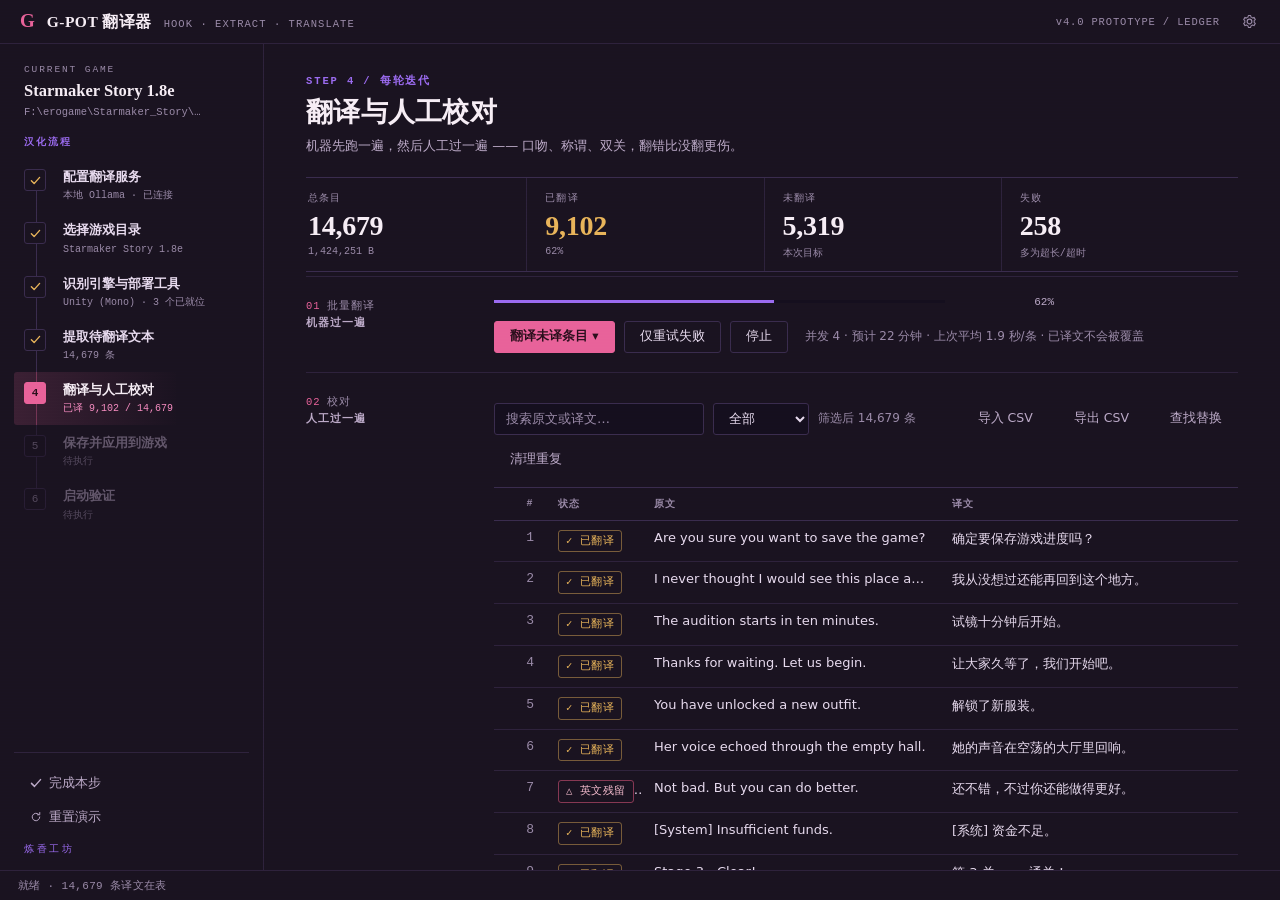
==== commit da9bb1b9: "feat(ui): 改进方案全项实施——P1×6(主按钮移交/状态栏淡出/单主按钮/删提案语言/管线锁语义/第6步主按钮)+P2×5(色彩预算/徽章形状/拖放一行/管线仪器化/高级折叠)；src 三件" ====
--- a/prototype/ui-prototype-v2.html
+++ b/prototype/ui-prototype-v2.html
@@ -126,7 +126,8 @@
 .sv{font-family:var(--serif);font-size:28px;font-weight:700;color:var(--ink);
   font-variant-numeric:tabular-nums;letter-spacing:-.01em;line-height:1.1}
 .sv small{font-size:15px;color:var(--text-sub);font-weight:400}
-.sv.hi{color:var(--rose-hi)}
+.sv.hi{color:var(--honey)}
+.sv.vi{color:#C9AEF6}
 .sv.ok{color:var(--honey)}
 .sl{font-family:var(--mono);font-size:10px;letter-spacing:.12em;color:var(--text-mute);
   text-transform:uppercase;margin-bottom:6px}
@@ -158,8 +159,9 @@
   padding:2px 7px;border:1px solid var(--border);border-radius:var(--r);color:var(--text-sub);
   white-space:nowrap;line-height:1.6}
 .t-ok{color:var(--honey);border-color:rgba(232,180,90,.45)}
-.t-warn{color:var(--rose-hi);border-color:rgba(232,98,154,.5)}
-.t-danger{color:#F2B9CB;border-color:rgba(224,87,126,.5)}
+/* 警告/危险同属品红系，靠形状区分：warn=空心、danger=实底 */
+.t-warn{color:#F2B9CB;border-color:rgba(224,87,126,.55)}
+.t-danger{color:#F6D5DF;border-color:var(--magenta);background:rgba(224,87,126,.2)}
 .t-info{color:#C9AEF6;border-color:rgba(155,107,240,.5)}
 .t-mute{color:var(--text-mute)}
 
@@ -202,7 +204,7 @@
   border-radius:0 var(--r) var(--r) 0;margin:14px 0}
 .note b{color:var(--ink)}
 .note.n-ok{border-left-color:var(--honey)}
-.note.n-warn{border-left-color:var(--rose)}
+.note.n-warn{border-left-color:var(--magenta)}
 .note.n-danger{border-left-color:var(--magenta)}
 .note .n-ico{flex:0 0 15px;margin-top:2px;color:inherit}
 
@@ -223,7 +225,7 @@
 
 /* ---------- 进度：3px 细轨 ---------- */
 .prog{height:3px;background:var(--inset);overflow:hidden;flex:1}
-.prog>i{display:block;height:100%;background:linear-gradient(90deg,var(--violet),var(--rose));transition:width .35s ease}
+.prog>i{display:block;height:100%;background:var(--violet);transition:width .35s ease}
 .prog.ok>i{background:var(--honey)}
 .prog-row{display:flex;align-items:center;gap:13px}
 .prog-txt{font-family:var(--mono);font-size:11px;color:var(--text-sub);font-variant-numeric:tabular-nums;
@@ -269,6 +271,9 @@
   color:var(--text-mute);gap:12px;letter-spacing:.03em}
 .statusbar .spacer{margin-left:auto}
 .sb-prog{width:120px}
+/* 状态栏进度：任务进行时亮起，空闲淡出 */
+.sb-live{display:flex;align-items:center;gap:12px;opacity:1;transition:opacity .7s ease}
+.sb-live.off{opacity:0}
 
 /* ---------- 通用 ---------- */
 .subtle{font-size:12px;color:var(--text-mute);line-height:1.6}
@@ -390,6 +395,9 @@
               </div>
             </div>
             <div class="btn-row" style="margin-top:14px">
+              <button class="btn" onclick="var b=document.getElementById('advBox');b.hidden=!b.hidden;this.textContent=b.hidden?'高级 ▾':'高级 ▴'">高级 ▾</button>
+            </div>
+            <div class="btn-row" id="advBox" hidden style="margin-top:9px">
               <button class="btn">拉取模型列表</button>
               <button class="btn">高级参数</button>
               <button class="btn">编辑提示词</button>
@@ -472,18 +480,31 @@
         <div class="sec">
           <div class="sec-label"><span class="idx">01</span>识别结果<br><b>自动判定</b></div>
           <div>
-            <div class="btn-row spread" style="align-items:flex-end">
-              <div style="font-family:var(--serif);font-size:34px;font-weight:700;color:var(--ink);line-height:1.15">Unity (Mono)</div>
-              <span class="tag t-ok" style="margin-bottom:6px">确定性高</span>
-            </div>
-            <div class="prog-row" style="max-width:420px;margin-top:10px">
-              <div class="prog"><i style="width:79%"></i></div>
-              <div class="prog-txt">置信度 79%</div>
-            </div>
-            <div class="evline" style="margin-top:10px">Assembly-CSharp.dll<i>·</i>UnityPlayer.dll<i>·</i>MonoBleedingEdge/<i>·</i>*_Data/Managed/</div>
-            <div class="btn-row" style="margin-top:8px">
-              <button class="btn btn-ghost">不是这个引擎？手动指定 ▾</button>
-              <button class="btn btn-ghost">看完整扫描报告</button>
+            <!-- 状态 A：未识别 —— 主按钮在此区 -->
+            <div id="scanA" hidden>
+              <div style="font-family:var(--serif);font-size:34px;font-weight:700;color:var(--text-mute);line-height:1.15">未识别</div>
+              <div class="subtle" style="margin-top:8px">扫描游戏目录里的引擎特征文件 —— 全程只读，不改任何东西。</div>
+              <div class="btn-row" style="margin-top:14px">
+                <button class="btn btn-accent btn-lg" id="btnScan" onclick="startScan(this)">开始识别</button>
+                <button class="btn btn-ghost">手动指定引擎 ▾</button>
+              </div>
+            </div>
+            <!-- 状态 B：已识别 —— 上半区塌缩为只读，主按钮移交到下方工具部署区 -->
+            <div id="scanB">
+              <div class="btn-row spread" style="align-items:flex-end">
+                <div style="font-family:var(--serif);font-size:34px;font-weight:700;color:var(--ink);line-height:1.15">Unity (Mono)</div>
+                <span class="tag t-ok" style="margin-bottom:6px">确定性高</span>
+              </div>
+              <div class="prog-row" style="max-width:420px;margin-top:10px">
+                <div class="prog"><i style="width:79%"></i></div>
+                <div class="prog-txt">置信度 79%</div>
+              </div>
+              <div class="evline" style="margin-top:10px">Assembly-CSharp.dll<i>·</i>UnityPlayer.dll<i>·</i>MonoBleedingEdge/<i>·</i>*_Data/Managed/</div>
+              <div class="btn-row" style="margin-top:8px">
+                <button class="btn btn-ghost" onclick="rescan()">重新识别</button>
+                <button class="btn btn-ghost">不是这个引擎？手动指定 ▾</button>
+                <button class="btn btn-ghost">看完整扫描报告</button>
+              </div>
             </div>
           </div>
         </div>
@@ -492,13 +513,13 @@
           <div class="sec-label"><span class="idx">02</span>这条管线<br><b>会怎么跑</b></div>
           <div>
             <div class="evline" style="font-size:13px">
-              <b style="color:var(--ink)">资源字节流提取</b><i>→</i>词典 txt（BepInEx）<i>→</i><b style="color:var(--honey)">运行时替换 · 不改游戏</b>
+              <b style="color:var(--ink)"><i style="margin-right:5px;color:var(--violet)">01</i>资源字节流提取</b><i>→</i><b style="color:var(--ink)"><i style="margin-right:5px;color:var(--violet)">02</i>词典 txt（BepInEx）</b><i>→</i><b style="color:var(--honey)"><i style="margin-right:5px;color:var(--violet)">03</i>运行时替换 · 不改游戏</b>
             </div>
             <div class="subtle" style="margin-top:6px">XUnity 在游戏运行时读词典做替换，<b style="color:var(--text-sub)">游戏本体一个字节都不用改</b>。</div>
           </div>
         </div>
 
-        <div class="sec">
+        <div class="sec" id="secDeploy">
           <div class="sec-label"><span class="idx">03</span>工具部署<br><b>一次性</b></div>
           <div>
             <div class="subtle" style="margin-bottom:10px">优先用本地缓存，缺的才联网；每个包都要过 sha256 校验。</div>
@@ -517,12 +538,9 @@
                 <svg width="13" height="13"><use href="#i-down"/></svg> 全部已就位 · 重新校验
               </button>
               <button class="btn btn-ghost">跳过，我手动装</button>
-            </div>
-          </div>
-        </div>
-
-        <div class="pg-foot">
-          <button class="btn btn-accent btn-lg" onclick="advance()">继续 · 提取文本 →</button>
+              <button class="btn btn-accent btn-lg" style="margin-left:auto" onclick="advance()">继续 · 提取文本 →</button>
+            </div>
+          </div>
         </div>
       </section>
 
@@ -581,7 +599,7 @@
 
         <div class="pg-foot">
           <button class="btn btn-link" onclick="afterExtract()">跳过翻译，直接去保存 →</button>
-          <button class="btn btn-accent btn-lg" onclick="afterExtract()">继续 · 翻译校对 →</button>
+          <button class="btn btn-lg" id="btnNext3" onclick="afterExtract()">继续 · 翻译校对 →</button>
         </div>
       </section>
 
@@ -649,7 +667,7 @@
 
         <div class="pg-foot">
           <button class="btn btn-link" onclick="advance()">先不翻译，直接应用 →</button>
-          <button class="btn btn-accent btn-lg" id="btnNext4" onclick="advance()">继续 · 应用到游戏 →</button>
+          <button class="btn btn-lg" id="btnNext4" onclick="advance()">继续 · 应用到游戏 →</button>
         </div>
       </section>
 
@@ -686,7 +704,7 @@
           <div class="strip" style="margin-top:14px">
             <div><div class="sl">待写入条目</div><div class="sv">14,679</div><div class="sv-n">本轮全部</div></div>
             <div><div class="sl">写入体积</div><div class="sv">1.42<small> MB</small></div><div class="sv-n">1,424,251 B</div></div>
-            <div><div class="sl">改动</div><div class="sv hi">+412</div><div class="sv-n">相比上次保存</div></div>
+            <div><div class="sl">改动</div><div class="sv vi">+412</div><div class="sv-n">相比上次保存</div></div>
           </div>
 
           <div class="sec">
@@ -860,12 +878,14 @@
     </main>
   </div>
 
-  <!-- ============ 状态栏 ============ -->
+  <!-- ============ 状态栏（空闲时进度淡出，FR-47） ============ -->
   <div class="statusbar">
     <span id="sbMsg">就绪 · 14,679 条译文在表</span>
     <div class="spacer"></div>
-    <div class="prog sb-prog"><i style="width:62%"></i></div>
-    <span style="width:46px;text-align:right">62%</span>
+    <div class="sb-live off" id="sbLive">
+      <div class="prog sb-prog"><i id="sbBar" style="width:0%"></i></div>
+      <span class="sb-pct" id="sbPct" style="width:46px;text-align:right"></span>
+    </div>
   </div>
 </div>
 
@@ -939,10 +959,13 @@
 function deploy(btn){
   btn.disabled = true;
   btn.textContent = '校验中…';
+  sbLive(70);
   setTimeout(function(){
     btn.textContent = '全部就位 · 校验通过';
     btn.disabled = false;
+    sbLive(100);
     sb('工具包校验通过 · 3 个全部匹配 sha256');
+    setTimeout(sbIdle, 1400);
   }, 1100);
 }
 
@@ -950,11 +973,15 @@
 function runExtract(btn){
   btn.disabled = true; btn.textContent = '扫描中…';
   document.getElementById('p3prog').hidden = false;
+  sbLive(40);
   setTimeout(function(){
     btn.textContent = '重新提取';
     btn.disabled = false;
     document.getElementById('p3result').hidden = false;
+    document.getElementById('btnNext3').classList.add('btn-accent');
+    sbLive(100);
     sb('提取完成 · 新增 3,421 条，护栏拦截 8,045 条');
+    setTimeout(sbIdle, 1600);
   }, 1400);
 }
 
@@ -982,10 +1009,10 @@
   ['I have never been this nervous before.','我从没这么紧张过。','fail']
 ];
 var STATMAP = {
-  ok:  '<span class="tag t-ok">已翻译</span>',
-  warn:'<span class="tag t-warn">英文残留</span>',
-  todo:'<span class="tag t-warn">未翻译</span>',
-  fail:'<span class="tag t-danger">失败</span>'
+  ok:  '<span class="tag t-ok">✓ 已翻译</span>',
+  warn:'<span class="tag t-warn">△ 英文残留</span>',
+  todo:'<span class="tag t-warn">○ 未翻译</span>',
+  fail:'<span class="tag t-danger">✕ 失败</span>'
 };
 function fillTable(){
   var tb = document.getElementById('p4tbody');
@@ -1014,6 +1041,7 @@
     var done = Math.round(14679 * pct/100);
     bar.firstElementChild.style.width = pct+'%';
     txt.textContent = Math.round(pct)+'%';
+    sbLive(pct);
     document.getElementById('m-done').textContent = done.toLocaleString();
     document.getElementById('m-donepct').textContent = Math.round(pct)+'%';
     document.getElementById('m-todo').textContent = Math.max(0,14679-done-258).toLocaleString();
@@ -1029,6 +1057,7 @@
       render();
       sb('翻译完成 · 失败 34 条，可单独重试');
       document.getElementById('btnNext4').classList.add('btn-accent');
+      setTimeout(sbIdle, 2200);
     }
   }, 220);
 }
@@ -1068,17 +1097,47 @@
 function doApply(btn){
   btn.disabled = true;
   btn.textContent = '写入中…';
+  sbLive(60);
   setTimeout(function(){
     btn.textContent = '完成 · 14,679 条已落盘';
+    sbLive(100);
     STEPS[5].s = '已写入 14,679 条';
     render();
     sb('写入完成 · 词典 1,424,251 B · 备份已更新');
+    setTimeout(sbIdle, 1800);
     setTimeout(function(){ if(state.cur === 5) advance(); }, 700);
   }, 1300);
 }
 
 /* ---------------- 通用 ---------------- */
 function sb(msg){ document.getElementById('sbMsg').textContent = msg; }
+function sbLive(pct){
+  var l = document.getElementById('sbLive');
+  l.classList.remove('off');
+  document.getElementById('sbBar').style.width = pct+'%';
+  document.getElementById('sbPct').textContent = Math.round(pct)+'%';
+}
+function sbIdle(){ document.getElementById('sbLive').classList.add('off'); }
+
+/* ---------------- 第 2 步状态机：识别前/后主按钮移交（简报硬伤 2） ---------------- */
+function setScan(st){
+  document.getElementById('scanA').hidden = st !== 'A';
+  document.getElementById('scanB').hidden = st !== 'B';
+  document.getElementById('secDeploy').hidden = st === 'A';
+}
+function rescan(){ setScan('A'); sb('重新识别 · 全程只读，不影响已部署的工具'); }
+function startScan(btn){
+  btn.disabled = true; btn.textContent = '扫描中…';
+  sbLive(35);
+  setTimeout(function(){ sbLive(75); }, 600);
+  setTimeout(function(){
+    btn.disabled = false; btn.textContent = '开始识别';
+    sbLive(100);
+    setScan('B');
+    sb('识别完成 · Unity (Mono)，置信度 79%');
+    setTimeout(sbIdle, 1600);
+  }, 1300);
+}
 function resetDemo(){
   state = {cur:0, max:0};
   var bar = document.getElementById('p4bar');
@@ -1089,12 +1148,16 @@
   document.getElementById('m-donepct').textContent = '62%';
   document.getElementById('m-todo').textContent = '5,319';
   document.getElementById('m-fail').textContent = '258';
+  document.getElementById('btnNext3').classList.remove('btn-accent');
+  document.getElementById('btnNext4').classList.remove('btn-accent');
   STEPS[4].s = '已译 9,102 / 14,679';
   STEPS[5].s = '待执行';
   render();
+  sbIdle();
   sb('演示已重置 · 从第 0 步开始');
 }
 
+setScan('B');   /* 默认为已识别状态（与第 2 步识别结果一致） */
 render();
 </script>
 </body>
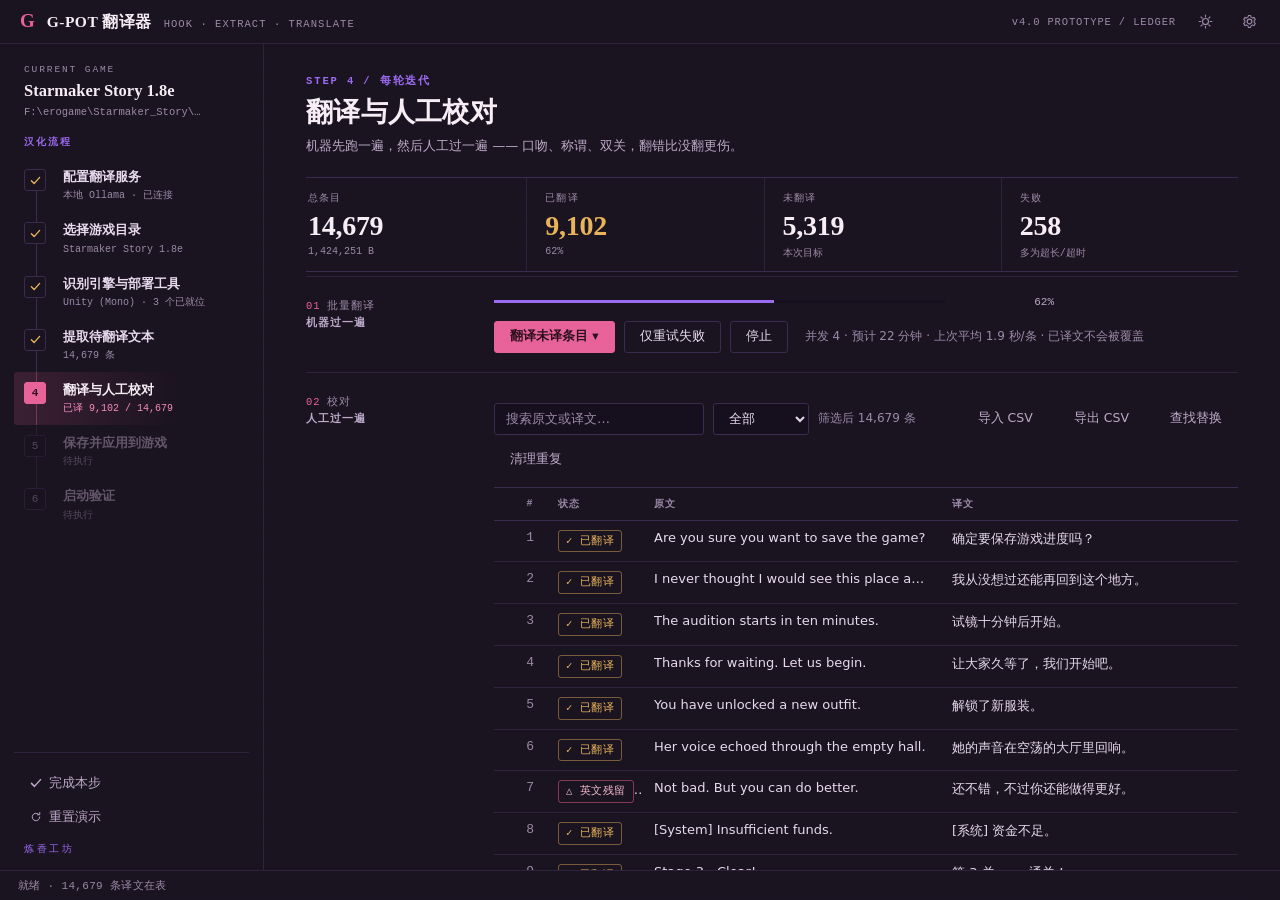
==== commit f2e4e596: "feat(ui): 明亮模式（白粉基调）+标题栏明暗切换按钮——CSS 变量层 html[data-theme=light]，localStorage 记忆，默认暗色；原型与 src 三件套同步" ====
--- a/prototype/ui-prototype-v2.html
+++ b/prototype/ui-prototype-v2.html
@@ -23,6 +23,30 @@
   --mono:'Cascadia Code',Consolas,'Courier New',monospace;
   --sans:'Microsoft YaHei','PingFang SC',system-ui,sans-serif;
 }
+/* ---------- 明亮模式：白粉基调（html[data-theme="light"]，默认暗色） ---------- */
+html[data-theme="light"]{
+  --bg:#FBF5F8; --bg-2:#F6ECF2;
+  --surface:#FFFFFF; --inset:#F7EBF1;
+  --border:#E4CCD9; --hairline:#F0DFE9;
+  --edge:rgba(224,85,144,.35);
+  --ink:#2B1B27; --text:#4A3546; --text-sub:#6E586A; --text-mute:#9C8696;
+  --rose:#E05590; --rose-hi:#C93B7C; --rose-soft:rgba(224,85,144,.12);
+  --violet:#8A55E8; --violet-hi:#6F3BD0; --violet-soft:rgba(138,85,232,.12);
+  --honey:#B07A1E; --honey-soft:rgba(176,122,30,.14);
+  --magenta:#D63A66;
+}
+/* 明亮模式下的对比度/硬编码色修正 */
+html[data-theme="light"] body::after{opacity:.18}
+html[data-theme="light"] .step:hover:not(:disabled),
+html[data-theme="light"] button.lrow:hover,
+html[data-theme="light"] .btn:hover,
+html[data-theme="light"] .btn-ghost:hover{background:rgba(224,85,144,.08)}
+html[data-theme="light"] .note{background:#FFFFFF;box-shadow:0 0 0 1px var(--hairline)}
+html[data-theme="light"] .t-warn{color:#C23A5F}
+html[data-theme="light"] .t-danger{color:#8F1D3C;background:rgba(214,58,102,.12)}
+html[data-theme="light"] .sv.vi{color:#6F3BD0}
+html[data-theme="light"] .btn-danger{color:#C23A5F}
+html[data-theme="light"] .content::-webkit-scrollbar-thumb{background:#DCC4D3;background-clip:content-box}
 *{box-sizing:border-box;margin:0;padding:0}
 html,body{height:100%}
 body{font-family:var(--sans);font-size:14px;color:var(--text);
@@ -297,6 +321,8 @@
   <symbol id="i-folder" viewBox="0 0 16 16"><path d="M1.5 4.5h4l1.5 2h7.5v7h-13z" fill="none" stroke="currentColor" stroke-width="1.3" stroke-linejoin="round"/></symbol>
   <symbol id="i-reset" viewBox="0 0 16 16"><path d="M13 8a5 5 0 11-1.6-3.7M13 2v3h-3" fill="none" stroke="currentColor" stroke-width="1.3" stroke-linecap="round" stroke-linejoin="round"/></symbol>
   <symbol id="i-down" viewBox="0 0 16 16"><path d="M8 2.5v8M4.5 7.5l3.5 3.5 3.5-3.5M2.5 13h11" fill="none" stroke="currentColor" stroke-width="1.4" stroke-linecap="round" stroke-linejoin="round"/></symbol>
+  <symbol id="i-sun" viewBox="0 0 16 16"><circle cx="8" cy="8" r="3.2" fill="none" stroke="currentColor" stroke-width="1.3"/><path d="M8 1.2v1.8M8 13v1.8M1.2 8H3M13 8h1.8M3.2 3.2l1.3 1.3M11.5 11.5l1.3 1.3M12.8 3.2l-1.3 1.3M4.5 11.5l-1.3 1.3" stroke="currentColor" stroke-width="1.2" stroke-linecap="round"/></symbol>
+  <symbol id="i-moon" viewBox="0 0 16 16"><path d="M13.5 9.5A6 6 0 116.5 2.5a4.8 4.8 0 007 7z" fill="none" stroke="currentColor" stroke-width="1.3" stroke-linejoin="round"/></symbol>
 </svg>
 
 <div class="app">
@@ -310,6 +336,7 @@
     </div>
     <div class="tb-right">
       <span class="tb-ver">v4.0 PROTOTYPE / LEDGER</span>
+      <button class="iconbtn" id="themeBtn" title="切换明暗模式" onclick="toggleTheme()"><svg width="15" height="15"><use href="#i-sun"/></svg></button>
       <button class="iconbtn" title="设置"><svg width="15" height="15"><use href="#i-gear"/></svg></button>
     </div>
   </div>
@@ -1111,6 +1138,27 @@
 
 /* ---------------- 通用 ---------------- */
 function sb(msg){ document.getElementById('sbMsg').textContent = msg; }
+
+/* ---------------- 明暗模式切换（默认暗色，localStorage 记忆） ---------------- */
+function applyThemeIcon(){
+  var light = document.documentElement.getAttribute('data-theme') === 'light';
+  document.querySelector('#themeBtn use').setAttribute('href', light ? '#i-moon' : '#i-sun');
+}
+function toggleTheme(){
+  var r = document.documentElement;
+  var t = r.getAttribute('data-theme') === 'light' ? 'dark' : 'light';
+  if(t === 'dark') r.removeAttribute('data-theme');
+  else r.setAttribute('data-theme','light');
+  try{ localStorage.setItem('gpot-theme', t); }catch(e){}
+  applyThemeIcon();
+  sb(t === 'light' ? '已切换到明亮模式（白粉基调）' : '已切换到暗色模式');
+}
+(function(){
+  try{
+    if(localStorage.getItem('gpot-theme') === 'light') document.documentElement.setAttribute('data-theme','light');
+  }catch(e){}
+  applyThemeIcon();
+})();
 function sbLive(pct){
   var l = document.getElementById('sbLive');
   l.classList.remove('off');
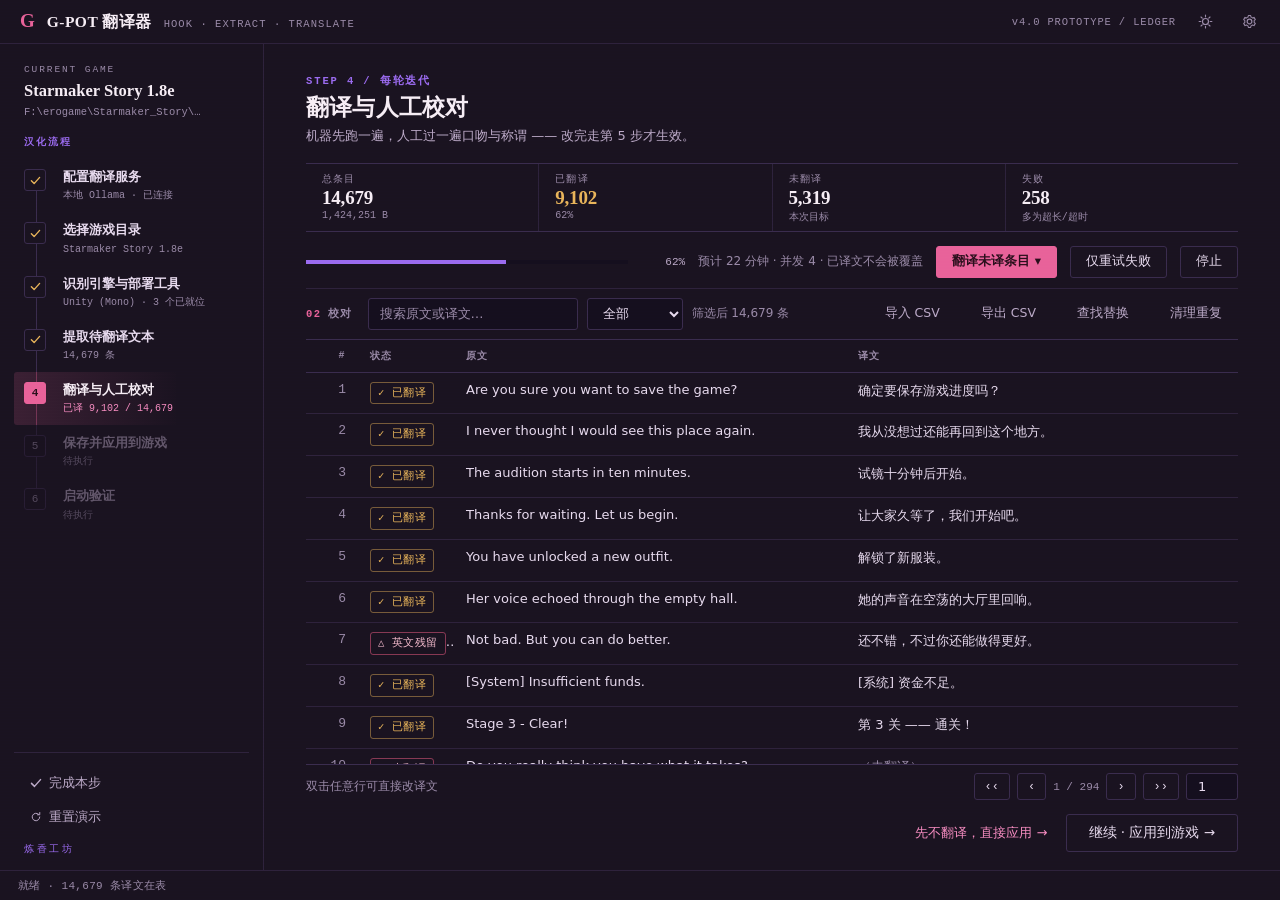
==== commit e72ce111: "fix(ui): 第 4 步减重——页头/指标/批量行压扁,表格 flex 吃满剩余高度;去除批量卡与校对卡的左铭牌占位(02 校对标签并入工具条);原型与 src 同步,JS 零改动" ====
--- a/prototype/ui-prototype-v2.html
+++ b/prototype/ui-prototype-v2.html
@@ -282,6 +282,24 @@
 .pager .btn{height:27px;padding:0 10px;font-family:var(--mono);font-size:12px}
 .pager .pg{font-family:var(--mono);font-size:11px;color:var(--text-mute)}
 
+/* ---------- 第 4 步：高频屏减重（表格吃满剩余高度） ---------- */
+.page.active.page-fill{display:flex;flex-direction:column;height:100%;padding-bottom:18px}
+.page-fill .tblwrap{flex:1;min-height:150px;overflow-y:auto}
+.page-fill .pg-title{font-size:23px;margin:4px 0 3px}
+.strip.sm>div{padding:8px 16px 7px}
+.strip.sm .sl{margin-bottom:2px}
+.strip.sm .sv{font-size:19px}
+.strip.sm .sv-n{margin-top:1px}
+.batchline{display:flex;align-items:center;gap:13px;padding:10px 0;
+  border-bottom:1px solid var(--hairline);white-space:nowrap}
+.batchline .prog{height:4px}
+.batchline .prog-txt{width:44px}
+.tbl-zone{flex:1;min-height:0;display:flex;flex-direction:column;min-width:0}
+.tbl-zone .toolbar{padding:9px 0;flex-wrap:nowrap}
+.tbl-zone .tbl-tag{font-family:var(--mono);font-size:10.5px;font-weight:700;letter-spacing:.14em;
+  color:var(--text-mute);text-transform:uppercase;margin-right:6px;white-space:nowrap}
+.tbl-zone .tbl-tag .idx{color:var(--rose);margin-right:6px}
+
 /* ---------- 平面页签（第 5 步管线预览） ---------- */
 .seg{display:inline-flex;gap:0;border:1px solid var(--border);border-radius:var(--r);overflow:hidden}
 .seg button{padding:6px 14px;font-size:12px;color:var(--text-mute);border-left:1px solid var(--border)}
@@ -631,68 +649,61 @@
       </section>
 
       <!-- ---------- Step 4 ---------- -->
-      <section class="page" data-page="4">
-        <div class="pg-head" style="margin-bottom:14px">
+      <section class="page page-fill" data-page="4">
+        <div class="pg-head" style="margin-bottom:8px">
           <div class="pg-step">Step 4 / 每轮迭代</div>
-          <h1 class="pg-title" style="font-size:27px">翻译与人工校对</h1>
-          <p class="pg-desc">机器先跑一遍，然后人工过一遍 —— 口吻、称谓、双关，翻错比没翻更伤。</p>
-        </div>
-
-        <div class="strip">
+          <h1 class="pg-title">翻译与人工校对</h1>
+          <p class="pg-desc">机器先跑一遍，人工过一遍口吻与称谓 —— 改完走第 5 步才生效。</p>
+        </div>
+
+        <div class="strip sm">
           <div><div class="sl">总条目</div><div class="sv">14,679</div><div class="sv-n">1,424,251 B</div></div>
           <div><div class="sl">已翻译</div><div class="sv hi" id="m-done">9,102</div><div class="sv-n" id="m-donepct">62%</div></div>
           <div><div class="sl">未翻译</div><div class="sv" id="m-todo">5,319</div><div class="sv-n">本次目标</div></div>
           <div><div class="sl">失败</div><div class="sv" id="m-fail">258</div><div class="sv-n">多为超长/超时</div></div>
         </div>
 
-        <div class="sec">
-          <div class="sec-label"><span class="idx">01</span>批量翻译<br><b>机器过一遍</b></div>
-          <div>
-            <div class="prog-row" style="max-width:560px">
-              <div class="prog" id="p4bar"><i style="width:62%"></i></div>
-              <div class="prog-txt" id="p4txt">62%</div>
-            </div>
-            <div class="btn-row" style="margin-top:13px">
-              <button class="btn btn-accent" id="btnTrans" onclick="runTranslate(this)">翻译未译条目 ▾</button>
-              <button class="btn" onclick="runTranslate(this,true)">仅重试失败</button>
-              <button class="btn">停止</button>
-              <span class="subtle nowrap" style="margin-left:8px">并发 4 · 预计 22 分钟 · 上次平均 1.9 秒/条 · 已译文不会被覆盖</span>
-            </div>
-          </div>
-        </div>
-
-        <div class="sec" style="grid-template-columns:158px 1fr">
-          <div class="sec-label"><span class="idx">02</span>校对<br><b>人工过一遍</b></div>
-          <div>
-            <div class="toolbar">
-              <input class="inp" style="width:210px" placeholder="搜索原文或译文…">
-              <select class="inp"><option>全部</option><option>未翻译</option><option>英文残留</option><option>已翻译</option></select>
-              <span class="subtle nowrap" id="p4count">筛选后 14,679 条</span>
-              <div class="spacer"></div>
-              <button class="btn btn-ghost">导入 CSV</button>
-              <button class="btn btn-ghost">导出 CSV</button>
-              <button class="btn btn-ghost">查找替换</button>
-              <button class="btn btn-ghost">清理重复</button>
-            </div>
-            <div class="tblwrap">
-              <table>
-                <thead><tr><th class="c-num">#</th><th class="c-stat">状态</th><th>原文</th><th>译文</th></tr></thead>
-                <tbody id="p4tbody"></tbody>
-              </table>
-            </div>
-            <div class="btn-row spread" style="margin-top:11px">
-              <span class="subtle">双击任意行可直接改译文</span>
-              <div class="pager">
-                <button class="btn">‹‹</button><button class="btn">‹</button>
-                <span class="pg">1 / 294</span>
-                <button class="btn">›</button><button class="btn">››</button>
-                <input class="inp" style="width:52px;height:27px" value="1">
-              </div>
-            </div>
-          </div>
-        </div>
-
-        <div class="pg-foot">
+        <div class="batchline">
+          <div class="prog-row" style="flex:1">
+            <div class="prog" id="p4bar"><i style="width:62%"></i></div>
+            <div class="prog-txt" id="p4txt">62%</div>
+          </div>
+          <span class="subtle nowrap">预计 22 分钟 · 并发 4 · 已译文不会被覆盖</span>
+          <button class="btn btn-accent" id="btnTrans" onclick="runTranslate(this)">翻译未译条目 ▾</button>
+          <button class="btn" onclick="runTranslate(this,true)">仅重试失败</button>
+          <button class="btn">停止</button>
+        </div>
+
+        <div class="tbl-zone">
+          <div class="toolbar">
+            <span class="tbl-tag"><span class="idx">02</span>校对</span>
+            <input class="inp" style="width:210px" placeholder="搜索原文或译文…">
+            <select class="inp"><option>全部</option><option>未翻译</option><option>英文残留</option><option>已翻译</option></select>
+            <span class="subtle nowrap" id="p4count">筛选后 14,679 条</span>
+            <div class="spacer"></div>
+            <button class="btn btn-ghost">导入 CSV</button>
+            <button class="btn btn-ghost">导出 CSV</button>
+            <button class="btn btn-ghost">查找替换</button>
+            <button class="btn btn-ghost">清理重复</button>
+          </div>
+          <div class="tblwrap">
+            <table>
+              <thead><tr><th class="c-num">#</th><th class="c-stat">状态</th><th>原文</th><th>译文</th></tr></thead>
+              <tbody id="p4tbody"></tbody>
+            </table>
+          </div>
+          <div class="btn-row spread" style="margin-top:8px;padding-bottom:2px">
+            <span class="subtle">双击任意行可直接改译文</span>
+            <div class="pager">
+              <button class="btn">‹‹</button><button class="btn">‹</button>
+              <span class="pg">1 / 294</span>
+              <button class="btn">›</button><button class="btn">››</button>
+              <input class="inp" style="width:52px;height:27px" value="1">
+            </div>
+          </div>
+        </div>
+
+        <div class="pg-foot" style="padding-top:10px">
           <button class="btn btn-link" onclick="advance()">先不翻译，直接应用 →</button>
           <button class="btn btn-lg" id="btnNext4" onclick="advance()">继续 · 应用到游戏 →</button>
         </div>
